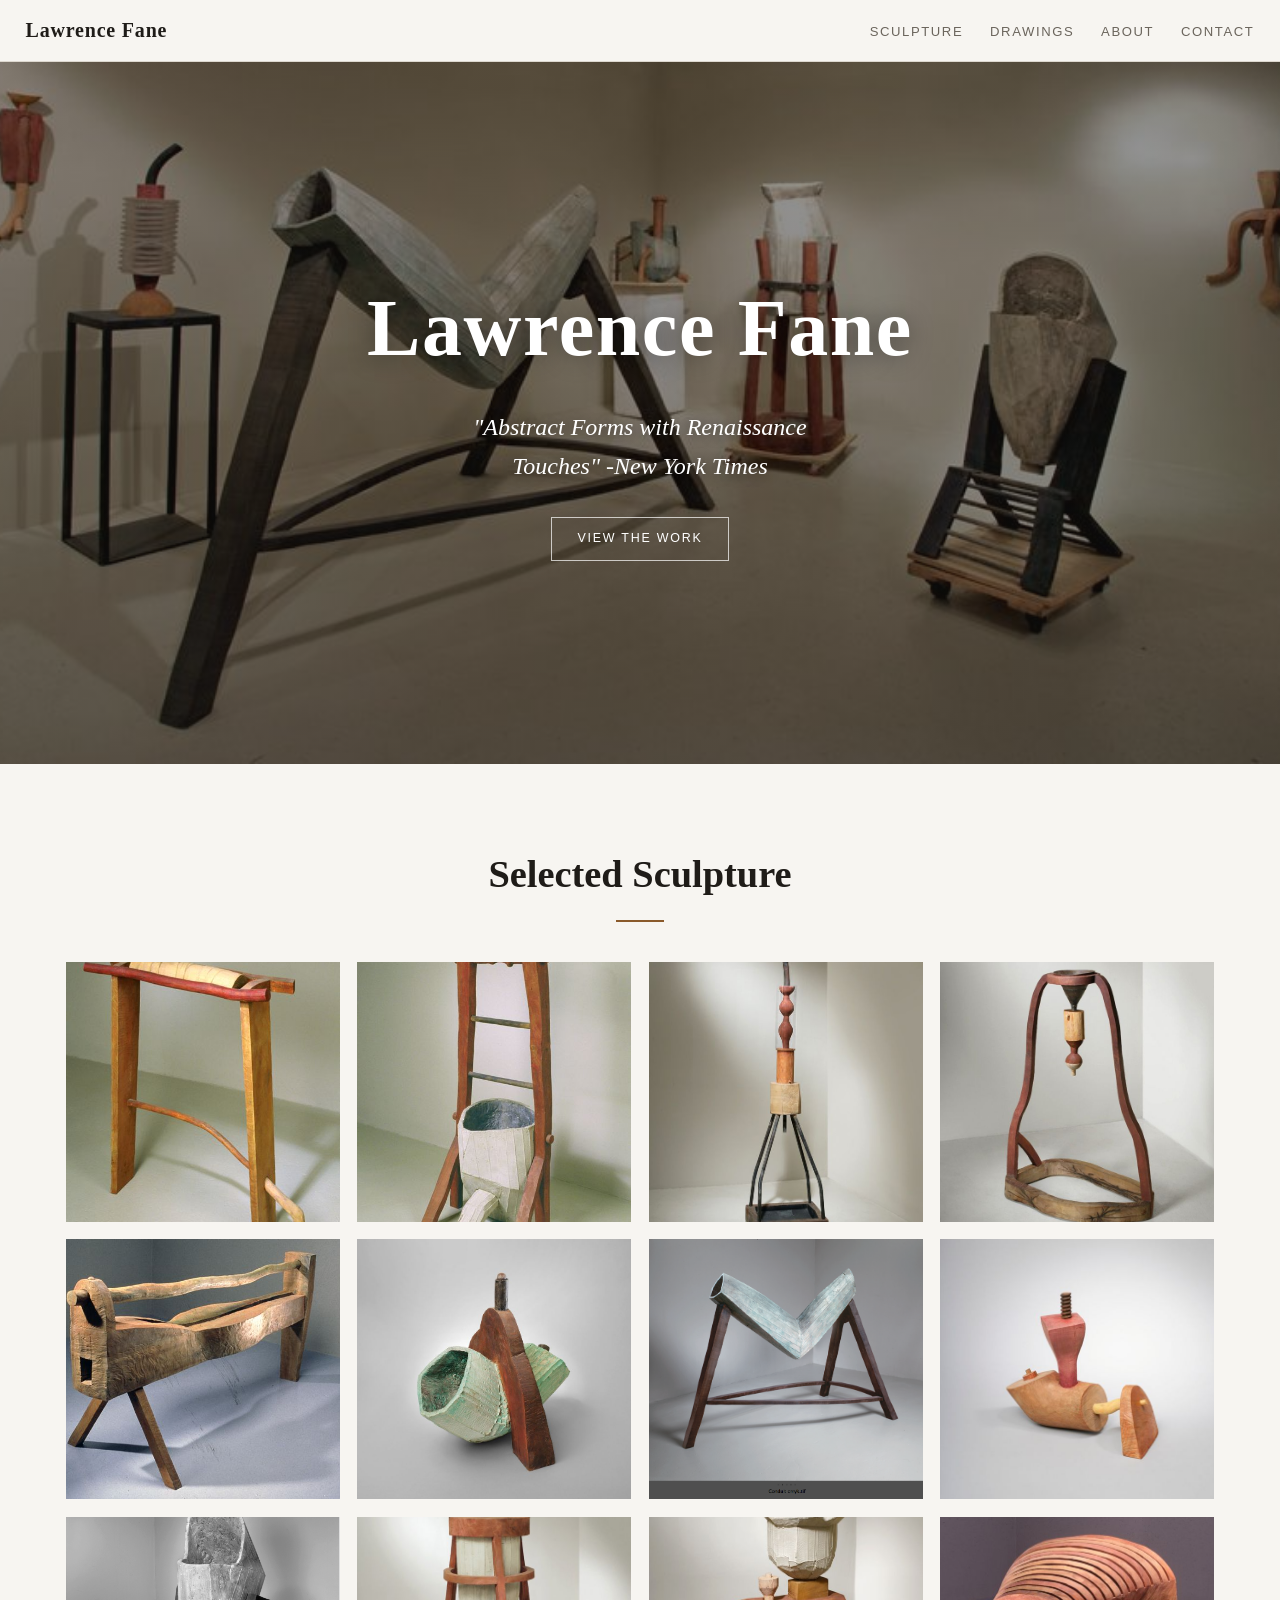
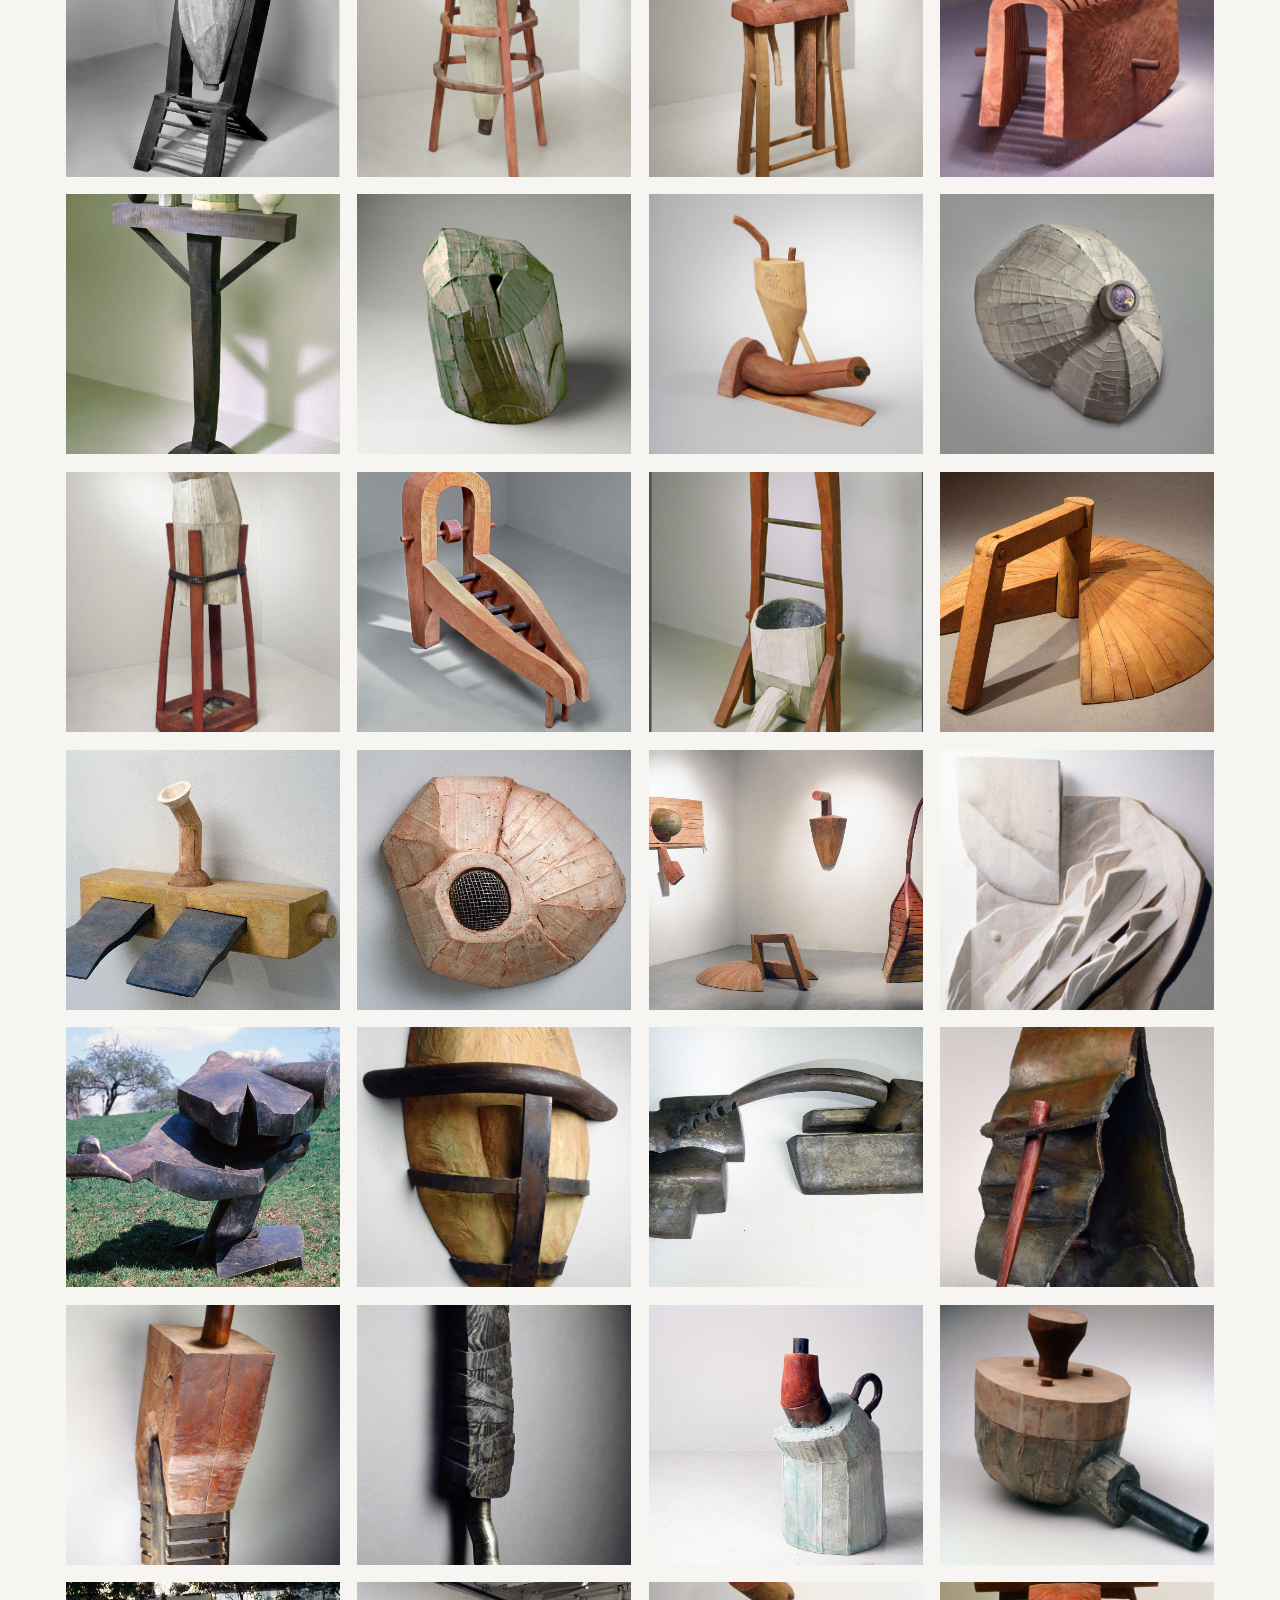
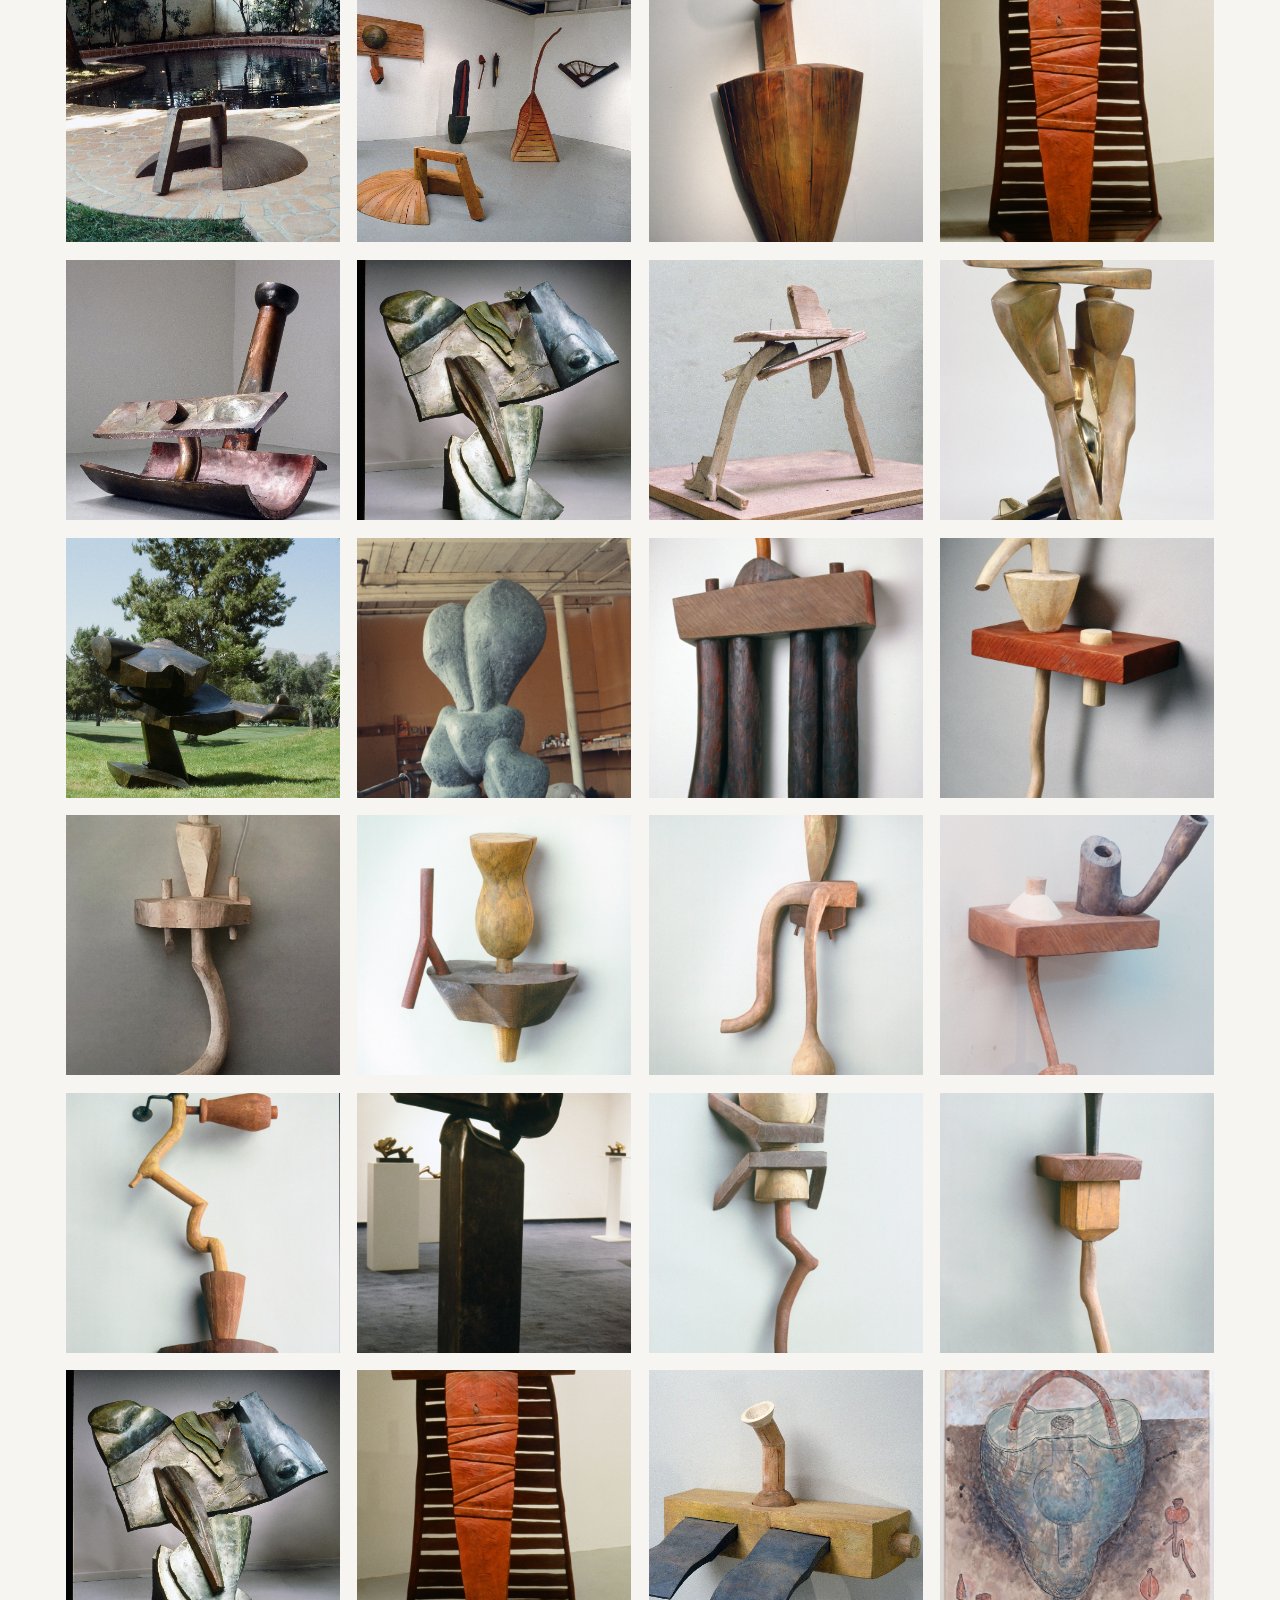
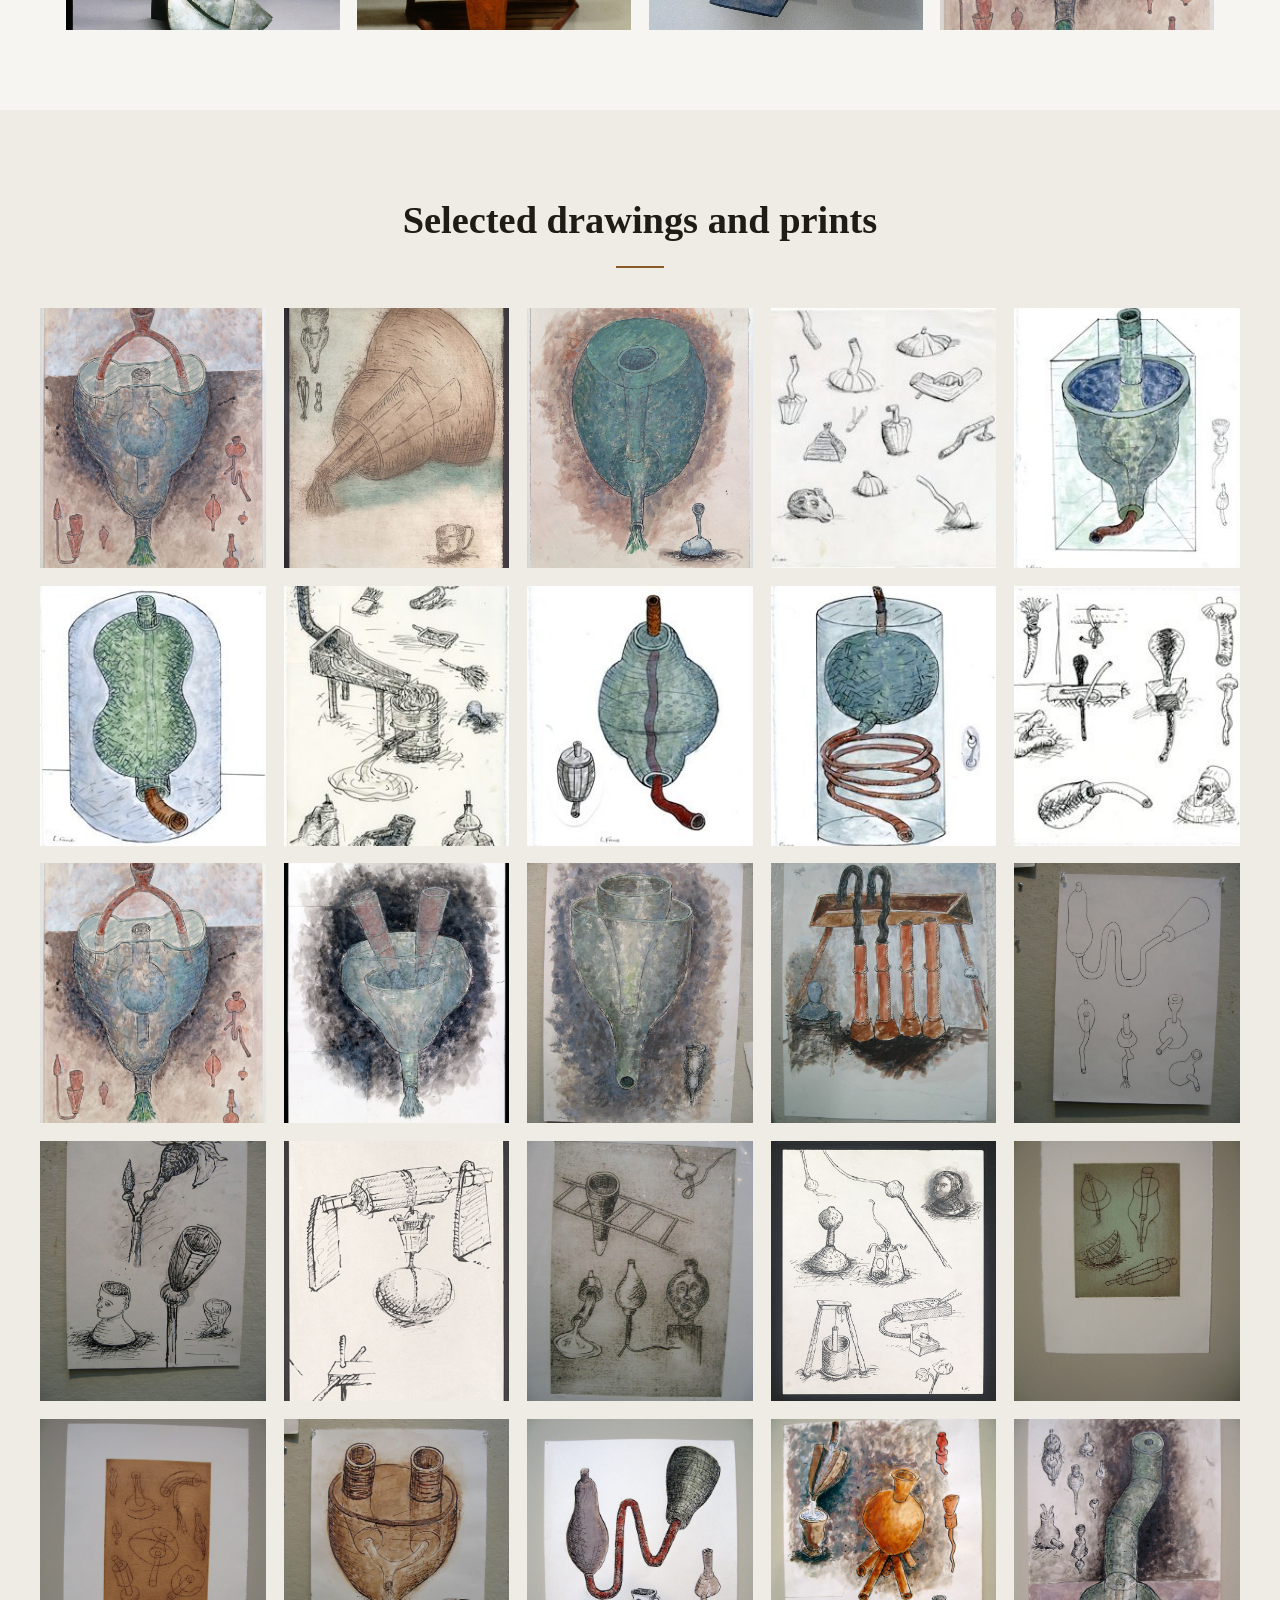
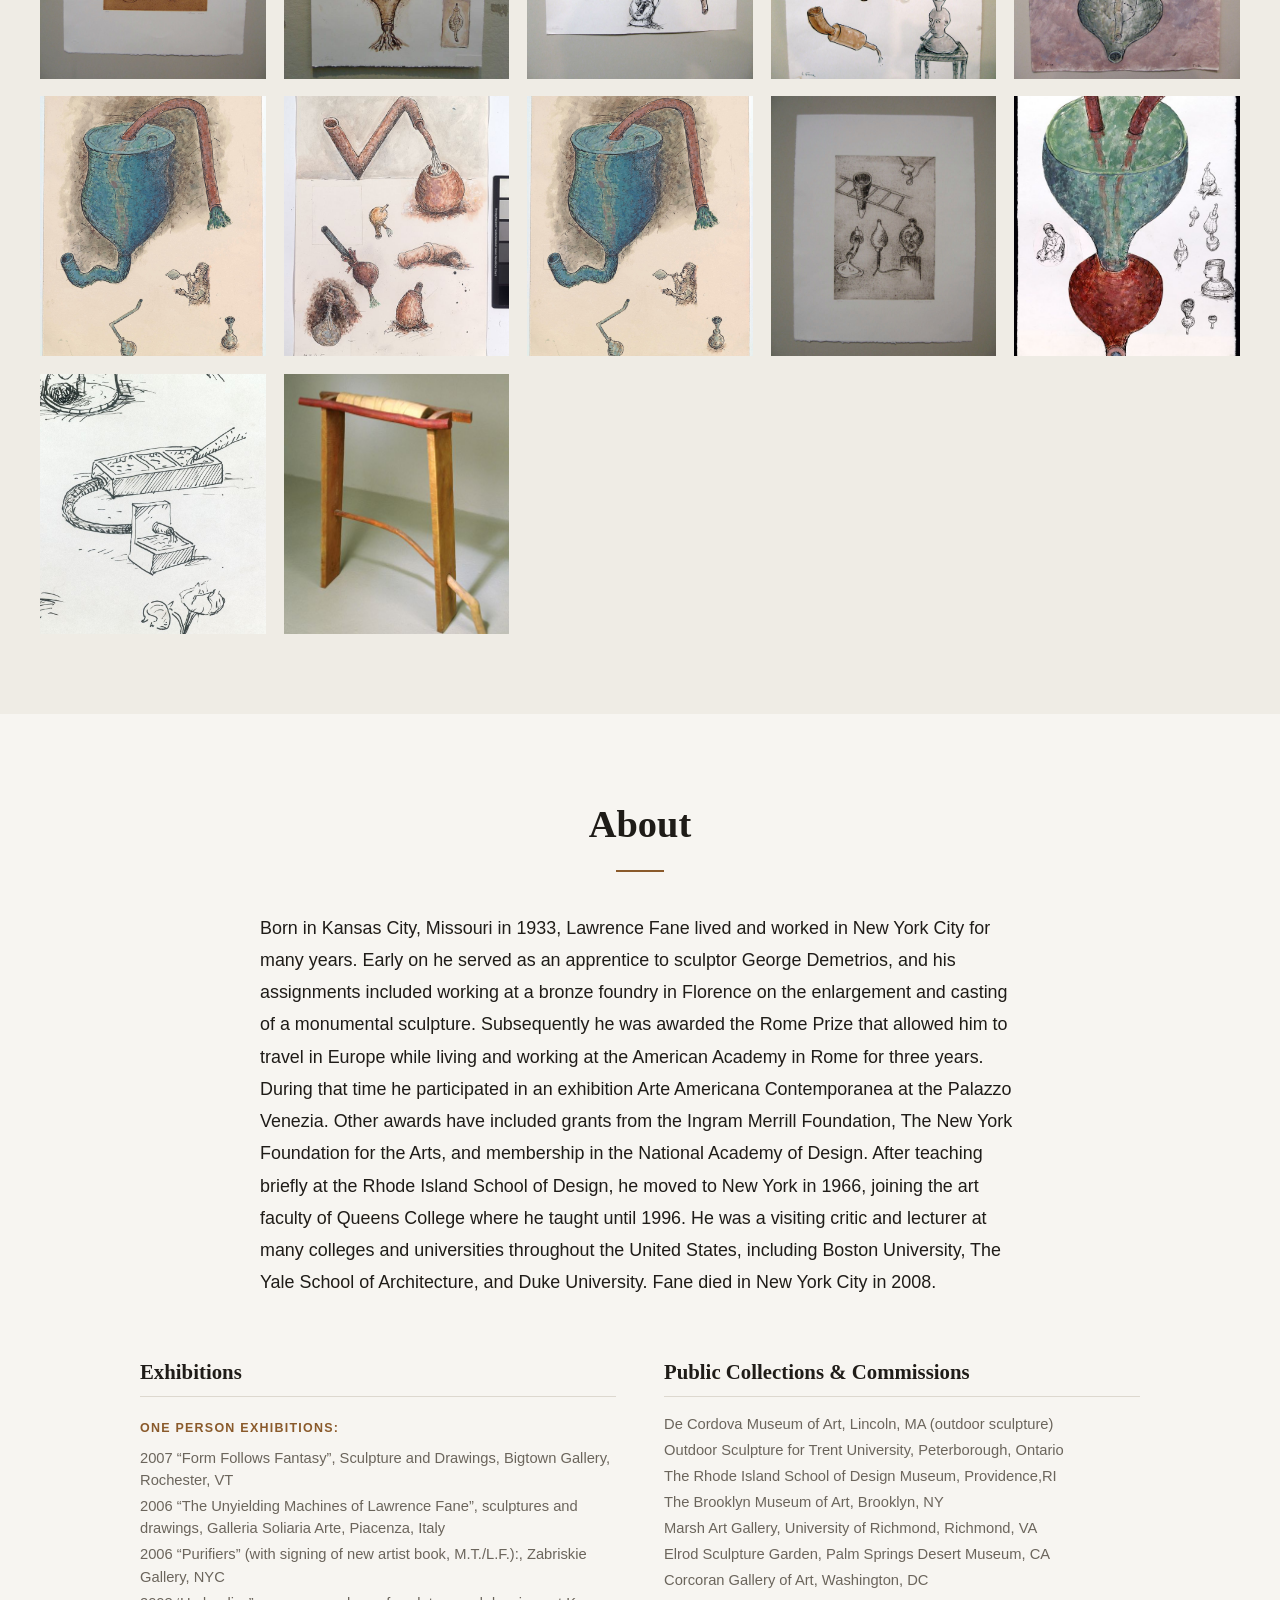
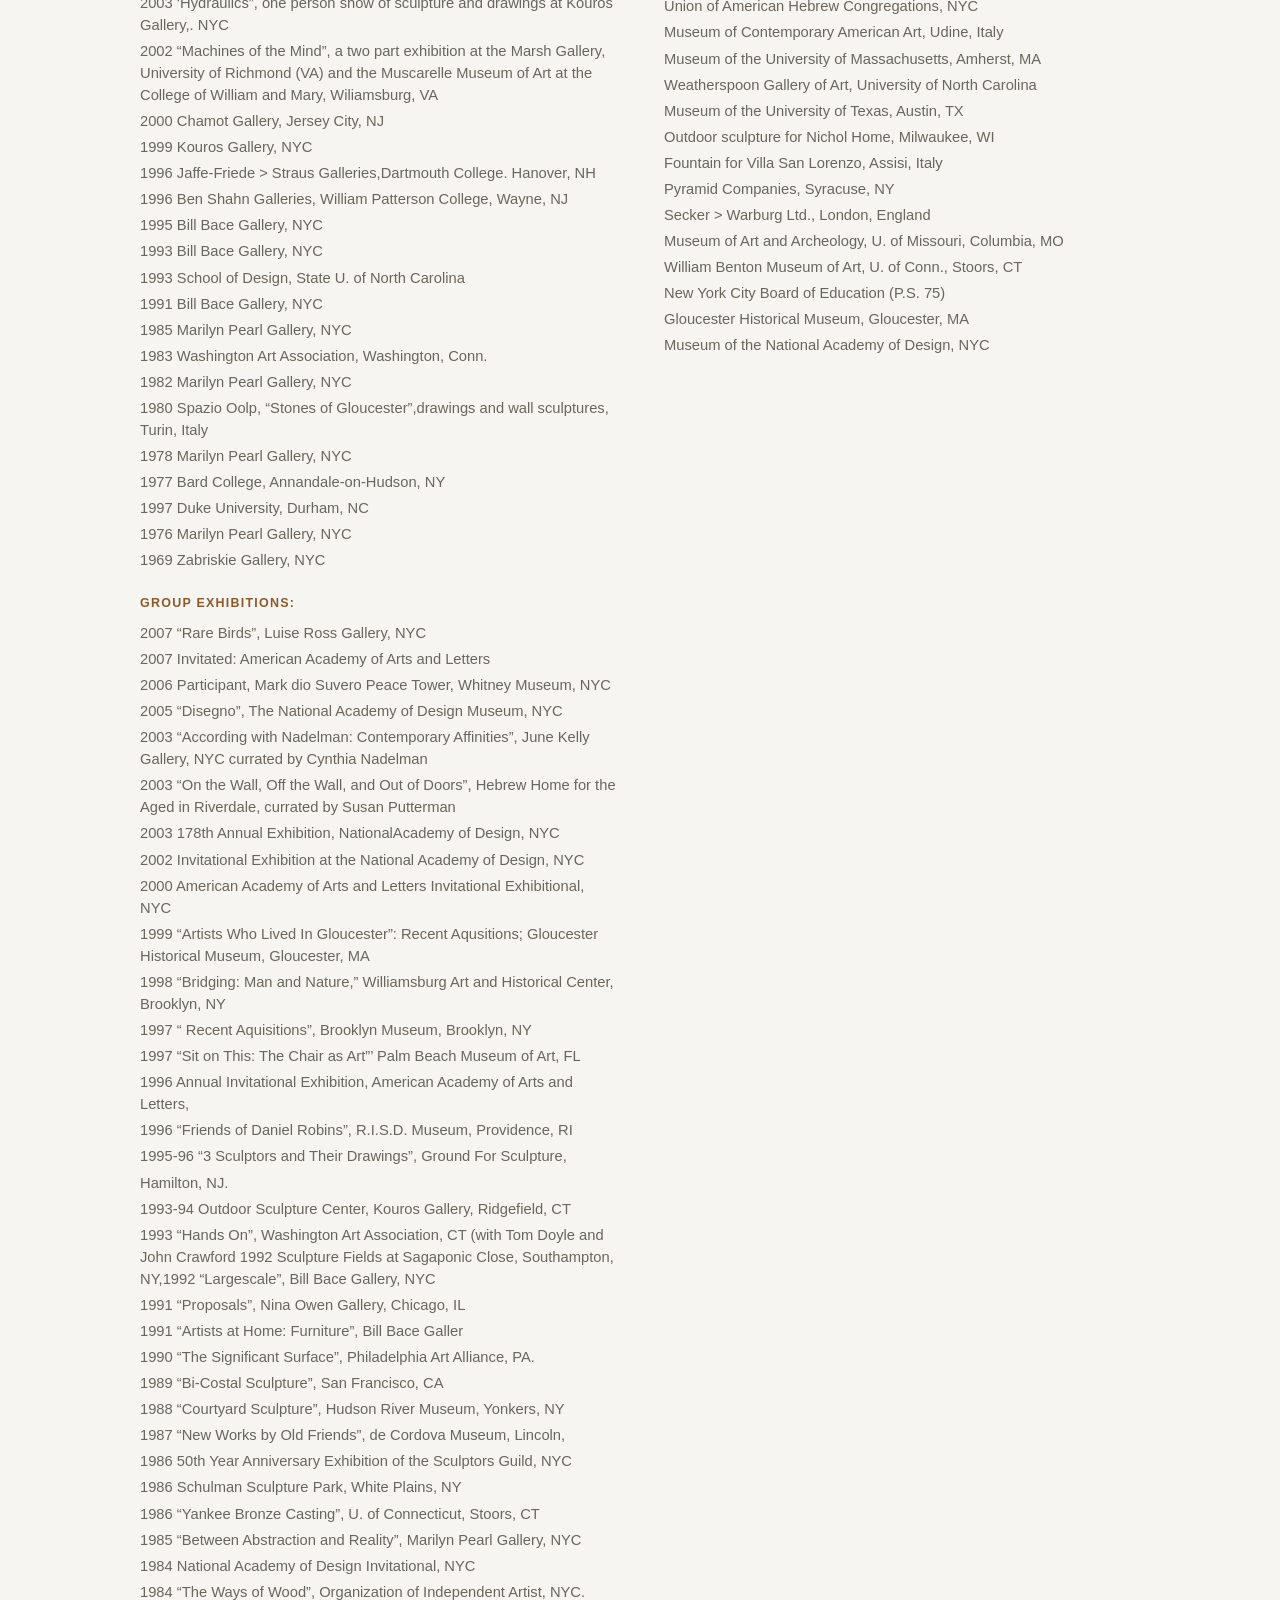
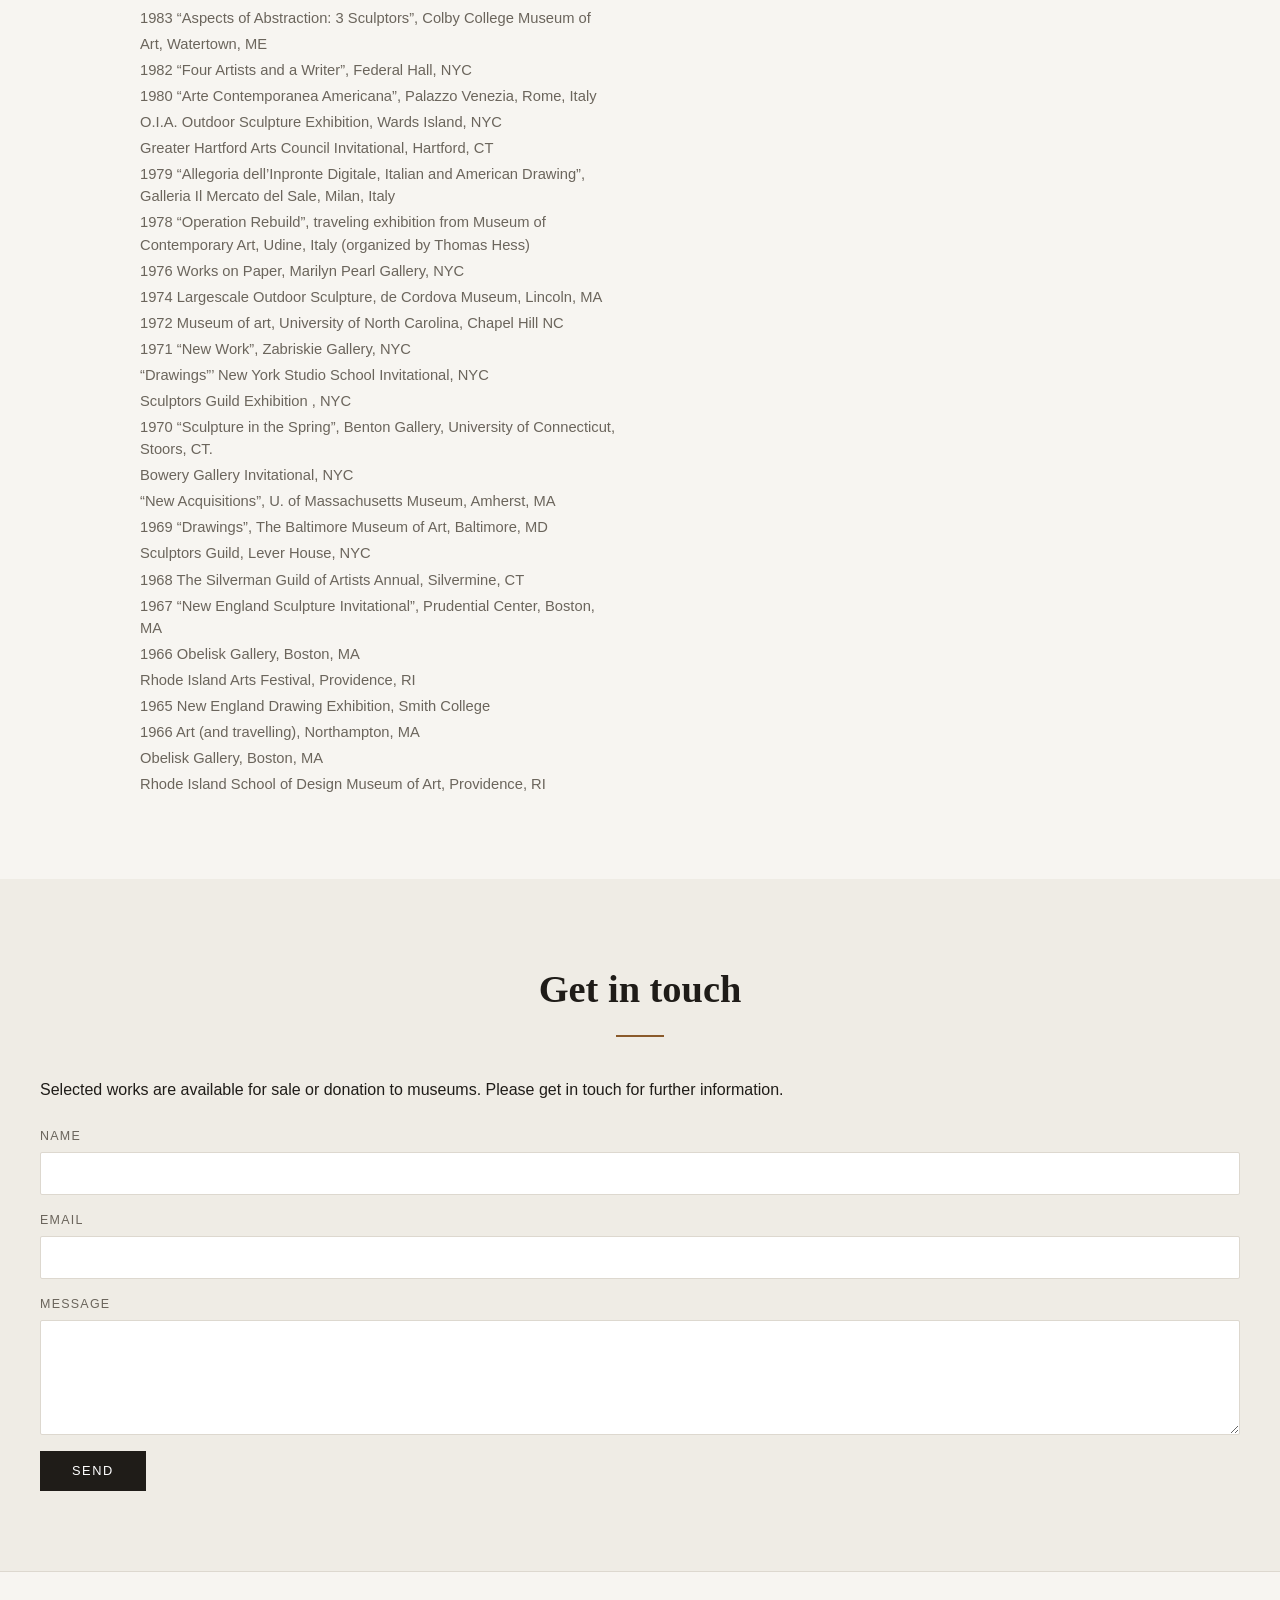
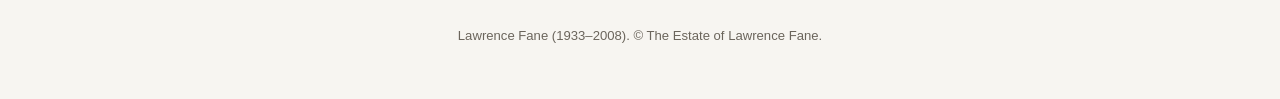
==== site/index.html @ 1447bd15 "Initial version of the Lawrence Fane website Single-page static site generated from scrape/content.j" ====
<!DOCTYPE html>
<html lang="en">
<head>
  <meta charset="utf-8">
  <meta name="viewport" content="width=device-width, initial-scale=1">
  <title>Lawrence Fane — Sculptor</title>
  <meta name="description" content="The sculpture and drawings of Lawrence Fane (1933–2008).">
  <link rel="stylesheet" href="styles.css">
</head>
<body>
  <header class="site-header">
    <a class="brand" href="#home">Lawrence Fane</a>
    <nav class="nav">
      <a href="#sculpture">Sculpture</a>
      <a href="#drawings">Drawings</a>
      <a href="#about">About</a>
      <a href="#contact">Contact</a>
    </nav>
  </header>

  <section id="home" class="hero" style="background-image:linear-gradient(rgba(20,18,15,.45),rgba(20,18,15,.55)),url(images/1617497759-556563-studio-show-room-ny-2005.jpg)">
    <div class="hero-inner">
      <h1>Lawrence Fane</h1>
      <p class="tagline">&quot;Abstract Forms with Renaissance Touches&quot; -New York Times</p>
      <a class="cta" href="#sculpture">View the work</a>
    </div>
  </section>

  <main>
    <section id="sculpture" class="section">
      <div class="section-head">
        <h2>Selected Sculpture</h2>
      </div>
      <div class="grid">
      <figure class="tile">
        <img src="images/1763928161-629934-table.jpg" alt="Table" loading="lazy" data-caption="Table">
        <figcaption>Table</figcaption>
      </figure>
      <figure class="tile">
        <img src="images/1763928160-883738-source.jpg" alt="Source" loading="lazy" data-caption="Source">
        <figcaption>Source</figcaption>
      </figure>
      <figure class="tile">
        <img src="images/1763928160-32055-vent-v1.jpg" alt="Vent" loading="lazy" data-caption="Vent">
        <figcaption>Vent</figcaption>
      </figure>
      <figure class="tile">
        <img src="images/1763928160-30028-separator-v1.jpg" alt="Separator" loading="lazy" data-caption="Separator">
        <figcaption>Separator</figcaption>
      </figure>
      <figure class="tile">
        <img src="images/1763928160-441461-taccolasdream.jpg" alt="Taccola&#x27;sDream" loading="lazy" data-caption="Taccola&#x27;sDream">
        <figcaption>Taccola&#x27;sDream</figcaption>
      </figure>
      <figure class="tile">
        <img src="images/1763928160-613163-taccolas-work-v1.jpg" alt="Taccola&#x27;s Work" loading="lazy" data-caption="Taccola&#x27;s Work">
        <figcaption>Taccola&#x27;s Work</figcaption>
      </figure>
      <figure class="tile">
        <img src="images/1763928160-895990-screen-shot-2011-09-23-at-12531-pm.png" alt="Sculpture by Lawrence Fane" loading="lazy">
        
      </figure>
      <figure class="tile">
        <img src="images/1763928160-430524-receiver-1-sml.jpg" alt="Receiver #" loading="lazy" data-caption="Receiver #">
        <figcaption>Receiver #</figcaption>
      </figure>
      <figure class="tile">
        <img src="images/1763928159-835185-screen-shot-2011-09-23-at-12918-pm.png" alt="Sculpture by Lawrence Fane" loading="lazy">
        
      </figure>
      <figure class="tile">
        <img src="images/1763928159-785163-regulator-v1.jpg" alt="Regulator" loading="lazy" data-caption="Regulator">
        <figcaption>Regulator</figcaption>
      </figure>
      <figure class="tile">
        <img src="images/1763928159-564957-collector-v1.jpg" alt="Collector" loading="lazy" data-caption="Collector">
        <figcaption>Collector</figcaption>
      </figure>
      <figure class="tile">
        <img src="images/1763928159-874010-mantel.jpg" alt="Mantel" loading="lazy" data-caption="Mantel">
        <figcaption>Mantel</figcaption>
      </figure>
      <figure class="tile">
        <img src="images/1763928159-189465-colmar.jpg" alt="Colmar" loading="lazy" data-caption="Colmar">
        <figcaption>Colmar</figcaption>
      </figure>
      <figure class="tile">
        <img src="images/1763928159-830282-mount.jpg" alt="Mount" loading="lazy" data-caption="Mount">
        <figcaption>Mount</figcaption>
      </figure>
      <figure class="tile">
        <img src="images/1763928159-213570-receiver-2-sml.jpg" alt="Receiver #" loading="lazy" data-caption="Receiver #">
        <figcaption>Receiver #</figcaption>
      </figure>
      <figure class="tile">
        <img src="images/1763928159-467506-mitre-lr-rgb.jpg" alt="Mitre" loading="lazy" data-caption="Mitre">
        <figcaption>Mitre</figcaption>
      </figure>
      <figure class="tile">
        <img src="images/1763928159-469644-reservoir-v1.jpg" alt="Reservoir" loading="lazy" data-caption="Reservoir">
        <figcaption>Reservoir</figcaption>
      </figure>
      <figure class="tile">
        <img src="images/1763928159-950622-roller.jpg" alt="Roller" loading="lazy" data-caption="Roller">
        <figcaption>Roller</figcaption>
      </figure>
      <figure class="tile">
        <img src="images/1763928159-880736-screen-shot-2011-09-23-at-12613-pm.png" alt="Sculpture by Lawrence Fane" loading="lazy">
        
      </figure>
      <figure class="tile">
        <img src="images/1763928158-630962-center1.jpg" alt="Center" loading="lazy" data-caption="Center">
        <figcaption>Center</figcaption>
      </figure>
      <figure class="tile">
        <img src="images/1617496766-277545-0048.jpg" alt="Sculpture by Lawrence Fane" loading="lazy">
        
      </figure>
      <figure class="tile">
        <img src="images/1617496760-497638-0047.jpg" alt="Sculpture by Lawrence Fane" loading="lazy">
        
      </figure>
      <figure class="tile">
        <img src="images/1617496759-25481-0046.jpg" alt="Sculpture by Lawrence Fane" loading="lazy">
        
      </figure>
      <figure class="tile">
        <img src="images/1617496747-462883-0045.jpg" alt="Sculpture by Lawrence Fane" loading="lazy">
        
      </figure>
      <figure class="tile">
        <img src="images/1617496746-257160-0036.jpg" alt="Sculpture by Lawrence Fane" loading="lazy">
        
      </figure>
      <figure class="tile">
        <img src="images/1617496744-702346-0044.jpg" alt="Sculpture by Lawrence Fane" loading="lazy">
        
      </figure>
      <figure class="tile">
        <img src="images/1617496743-558216-0037.jpg" alt="Sculpture by Lawrence Fane" loading="lazy">
        
      </figure>
      <figure class="tile">
        <img src="images/1617496737-217087-0029.jpg" alt="Sculpture by Lawrence Fane" loading="lazy">
        
      </figure>
      <figure class="tile">
        <img src="images/1617496731-237184-0026.jpg" alt="Sculpture by Lawrence Fane" loading="lazy">
        
      </figure>
      <figure class="tile">
        <img src="images/1650937598-84782.jpg" alt="Sculpture by Lawrence Fane" loading="lazy">
        
      </figure>
      <figure class="tile">
        <img src="images/1617496728-77476-0025.jpg" alt="Sculpture by Lawrence Fane" loading="lazy">
        
      </figure>
      <figure class="tile">
        <img src="images/1617496723-651487-0024.jpg" alt="Sculpture by Lawrence Fane" loading="lazy">
        
      </figure>
      <figure class="tile">
        <img src="images/1617496717-729849-0019.jpg" alt="Sculpture by Lawrence Fane" loading="lazy">
        
      </figure>
      <figure class="tile">
        <img src="images/1617496715-137676-0020.jpg" alt="Sculpture by Lawrence Fane" loading="lazy">
        
      </figure>
      <figure class="tile">
        <img src="images/1617496704-731357-0017.jpg" alt="Sculpture by Lawrence Fane" loading="lazy">
        
      </figure>
      <figure class="tile">
        <img src="images/1617496700-761127-0018.jpg" alt="Sculpture by Lawrence Fane" loading="lazy">
        
      </figure>
      <figure class="tile">
        <img src="images/1617496701-495549-0016.jpg" alt="Sculpture by Lawrence Fane" loading="lazy">
        
      </figure>
      <figure class="tile">
        <img src="images/1617496694-754758-0015.jpg" alt="Sculpture by Lawrence Fane" loading="lazy">
        
      </figure>
      <figure class="tile">
        <img src="images/1617496690-563690-0013.jpg" alt="Sculpture by Lawrence Fane" loading="lazy">
        
      </figure>
      <figure class="tile">
        <img src="images/1617496685-787708-0012.jpg" alt="Sculpture by Lawrence Fane" loading="lazy">
        
      </figure>
      <figure class="tile">
        <img src="images/1617496684-197100-0014.jpg" alt="Sculpture by Lawrence Fane" loading="lazy">
        
      </figure>
      <figure class="tile">
        <img src="images/1617496673-824814-0009.jpg" alt="Sculpture by Lawrence Fane" loading="lazy">
        
      </figure>
      <figure class="tile">
        <img src="images/1617496673-502485-0010.jpg" alt="Sculpture by Lawrence Fane" loading="lazy">
        
      </figure>
      <figure class="tile">
        <img src="images/1617496672-359603-0008.jpg" alt="Sculpture by Lawrence Fane" loading="lazy">
        
      </figure>
      <figure class="tile">
        <img src="images/1617579651-848575-purifier-13.jpg" alt="Purifier" loading="lazy" data-caption="Purifier">
        <figcaption>Purifier</figcaption>
      </figure>
      <figure class="tile">
        <img src="images/1617496665-624727-0006.jpg" alt="Sculpture by Lawrence Fane" loading="lazy">
        
      </figure>
      <figure class="tile">
        <img src="images/1617496664-937687-0005.jpg" alt="Sculpture by Lawrence Fane" loading="lazy">
        
      </figure>
      <figure class="tile">
        <img src="images/1617496662-808093-0007.jpg" alt="Sculpture by Lawrence Fane" loading="lazy">
        
      </figure>
      <figure class="tile">
        <img src="images/1617496652-822922-0004.jpg" alt="Sculpture by Lawrence Fane" loading="lazy">
        
      </figure>
      <figure class="tile">
        <img src="images/1617496654-746639-0003.jpg" alt="Sculpture by Lawrence Fane" loading="lazy">
        
      </figure>
      <figure class="tile">
        <img src="images/1617496652-391137-0001.jpg" alt="Sculpture by Lawrence Fane" loading="lazy">
        
      </figure>
      <figure class="tile">
        <img src="images/1617496652-200580-0002.jpg" alt="Sculpture by Lawrence Fane" loading="lazy">
        
      </figure>
      <figure class="tile">
        <img src="images/1617431534-419358-0015.jpeg" alt="Sculpture by Lawrence Fane" loading="lazy">
        
      </figure>
      <figure class="tile">
        <img src="images/1617431524-292486-0018.jpeg" alt="Sculpture by Lawrence Fane" loading="lazy">
        
      </figure>
      <figure class="tile">
        <img src="images/1617431501-220868-0048.jpeg" alt="Sculpture by Lawrence Fane" loading="lazy">
        
      </figure>
      <figure class="tile">
        <img src="images/1617497004-342850-twin-pipe-vessel.jpg" alt="Sculpture by Lawrence Fane" loading="lazy">
        
      </figure>
      </div>
    </section>

    <section id="drawings" class="section alt">
      <div class="section-head">
        <h2>Selected drawings and prints</h2>
      </div>
      <div class="grid">
      <figure class="tile">
        <img src="images/1617497004-342850-twin-pipe-vessel.jpg" alt="Twin pipe vessel" loading="lazy" data-caption="Twin pipe vessel">
        <figcaption>Twin pipe vessel</figcaption>
      </figure>
      <figure class="tile">
        <img src="images/1617497004-101614-big-drawing.jpg" alt="Big drawing" loading="lazy" data-caption="Big drawing">
        <figcaption>Big drawing</figcaption>
      </figure>
      <figure class="tile">
        <img src="images/1617497004-805594-green-vessel.jpg" alt="Green vessel" loading="lazy" data-caption="Green vessel">
        <figcaption>Green vessel</figcaption>
      </figure>
      <figure class="tile">
        <img src="images/1617496986-470993-drawing4.jpeg" alt="Drawing" loading="lazy" data-caption="Drawing">
        <figcaption>Drawing</figcaption>
      </figure>
      <figure class="tile">
        <img src="images/1617496987-791468-drawing8.jpeg" alt="Drawing" loading="lazy" data-caption="Drawing">
        <figcaption>Drawing</figcaption>
      </figure>
      <figure class="tile">
        <img src="images/1617496987-345144-drawing7.jpeg" alt="Drawing" loading="lazy" data-caption="Drawing">
        <figcaption>Drawing</figcaption>
      </figure>
      <figure class="tile">
        <img src="images/1617496986-7291-drawing2.jpeg" alt="Drawing" loading="lazy" data-caption="Drawing">
        <figcaption>Drawing</figcaption>
      </figure>
      <figure class="tile">
        <img src="images/1617496986-90896-drawing9.jpeg" alt="Drawing" loading="lazy" data-caption="Drawing">
        <figcaption>Drawing</figcaption>
      </figure>
      <figure class="tile">
        <img src="images/1617496986-637010-drawing6.jpeg" alt="Drawing" loading="lazy" data-caption="Drawing">
        <figcaption>Drawing</figcaption>
      </figure>
      <figure class="tile">
        <img src="images/1617496986-106741-drawing5.jpeg" alt="Drawing" loading="lazy" data-caption="Drawing">
        <figcaption>Drawing</figcaption>
      </figure>
      <figure class="tile">
        <img src="images/1617432535-243259-twin-pipe-vessel-green-liquid-lr.jpg" alt="Twin pipe vessel green liquid" loading="lazy" data-caption="Twin pipe vessel green liquid">
        <figcaption>Twin pipe vessel green liquid</figcaption>
      </figure>
      <figure class="tile">
        <img src="images/1617432534-751014-green-funnel-drawing-lr.jpg" alt="Green Funnel drawing" loading="lazy" data-caption="Green Funnel drawing">
        <figcaption>Green Funnel drawing</figcaption>
      </figure>
      <figure class="tile">
        <img src="images/1617432534-718384-img-0781.jpg" alt="Sculpture by Lawrence Fane" loading="lazy">
        
      </figure>
      <figure class="tile">
        <img src="images/1617432534-291505-img-0748.jpg" alt="Sculpture by Lawrence Fane" loading="lazy">
        
      </figure>
      <figure class="tile">
        <img src="images/1617432534-274188-img-0785.jpg" alt="Sculpture by Lawrence Fane" loading="lazy">
        
      </figure>
      <figure class="tile">
        <img src="images/1617432534-540071-img-0786.jpg" alt="Sculpture by Lawrence Fane" loading="lazy">
        
      </figure>
      <figure class="tile">
        <img src="images/1617432534-458597-roller-hoist-drawing-ovrvw-lr-1.jpg" alt="Roller Hoist Drawing lr" loading="lazy" data-caption="Roller Hoist Drawing lr">
        <figcaption>Roller Hoist Drawing lr</figcaption>
      </figure>
      <figure class="tile">
        <img src="images/1617432534-295152-img-0798.jpg" alt="Sculpture by Lawrence Fane" loading="lazy">
        
      </figure>
      <figure class="tile">
        <img src="images/1617432534-790431-larry-fane-mltpl-drwing-lr.jpg" alt="Larry Fane Mltpl Drwing" loading="lazy" data-caption="Larry Fane Mltpl Drwing">
        <figcaption>Larry Fane Mltpl Drwing</figcaption>
      </figure>
      <figure class="tile">
        <img src="images/1617432533-371098-img-0624.jpg" alt="Sculpture by Lawrence Fane" loading="lazy">
        
      </figure>
      <figure class="tile">
        <img src="images/1617432533-183566-img-0629.jpg" alt="Sculpture by Lawrence Fane" loading="lazy">
        
      </figure>
      <figure class="tile">
        <img src="images/1617432533-145600-img-0779.jpg" alt="Sculpture by Lawrence Fane" loading="lazy">
        
      </figure>
      <figure class="tile">
        <img src="images/1617432532-617784-img-0379.jpg" alt="Sculpture by Lawrence Fane" loading="lazy">
        
      </figure>
      <figure class="tile">
        <img src="images/1617432532-507861-img-0378.jpg" alt="Sculpture by Lawrence Fane" loading="lazy">
        
      </figure>
      <figure class="tile">
        <img src="images/1617432532-487041-img-0385.jpg" alt="Sculpture by Lawrence Fane" loading="lazy">
        
      </figure>
      <figure class="tile">
        <img src="images/1617432532-105039-blue-vessel-blower.jpg" alt="Blue Vessel Blower" loading="lazy" data-caption="Blue Vessel Blower">
        <figcaption>Blue Vessel Blower</figcaption>
      </figure>
      <figure class="tile">
        <img src="images/1617432532-255477-fane-drawing-v1.jpg" alt="Fane drawing" loading="lazy" data-caption="Fane drawing">
        <figcaption>Fane drawing</figcaption>
      </figure>
      <figure class="tile">
        <img src="images/1617432532-928781-blue-vessel-blower1.jpg" alt="Blue Vessel Blower(1)" loading="lazy" data-caption="Blue Vessel Blower(1)">
        <figcaption>Blue Vessel Blower(1)</figcaption>
      </figure>
      <figure class="tile">
        <img src="images/1617432533-398916-img-0617.jpg" alt="Sculpture by Lawrence Fane" loading="lazy">
        
      </figure>
      <figure class="tile">
        <img src="images/1617432531-172979-green-brown-drains-lr.jpg" alt="Green _ Brown Drains" loading="lazy" data-caption="Green _ Brown Drains">
        <figcaption>Green _ Brown Drains</figcaption>
      </figure>
      <figure class="tile">
        <img src="images/1617432532-495851-drain-hose-cu-lr.jpg" alt="Drain Hose" loading="lazy" data-caption="Drain Hose">
        <figcaption>Drain Hose</figcaption>
      </figure>
      <figure class="tile">
        <img src="images/1763928161-629934-table.jpg" alt="Sculpture by Lawrence Fane" loading="lazy">
        
      </figure>
      </div>
    </section>

    <section id="about" class="section">
      <div class="section-head">
        <h2>About</h2>
      </div>
      <div class="prose">
        <p class="bio">Born in Kansas City, Missouri in 1933, Lawrence Fane lived and worked in New York City for many years. Early on he served as an apprentice to sculptor George Demetrios, and his assignments included working at a bronze foundry in Florence on the enlargement and casting of a monumental sculpture. Subsequently he was awarded the Rome Prize that allowed him to travel in Europe while living and working at the American Academy in Rome for three years. During that time he participated in an exhibition Arte Americana Contemporanea at the Palazzo Venezia. Other awards have included grants from the Ingram Merrill Foundation, The New York Foundation for the Arts, and membership in the National Academy of Design. After teaching briefly at the Rhode Island School of Design, he moved to New York in 1966, joining the art faculty of Queens College where he taught until 1996. He was a visiting critic and lecturer at many colleges and universities throughout the United States, including Boston University, The Yale School of Architecture, and Duke University. Fane died in New York City in 2008.</p>
      </div>
      <div class="columns">
        <div class="col">
          <h3 class="col-title">Exhibitions</h3>
      <h3 class="subhead">One Person Exhibitions:</h3>
      <p class="entry">2007    “Form Follows Fantasy”, Sculpture and Drawings, Bigtown Gallery, Rochester, VT</p>
      <p class="entry">2006    “The Unyielding Machines of Lawrence Fane”, sculptures and drawings, Galleria Soliaria Arte, Piacenza, Italy</p>
      <p class="entry">2006     “Purifiers” (with signing of new artist book, M.T./L.F.):, Zabriskie Gallery, NYC</p>
      <p class="entry">2003    ‘Hydraulics”, one person show of sculpture and drawings at  Kouros                              Gallery,. NYC</p>
      <p class="entry">2002    “Machines of the Mind”, a two part exhibition at the Marsh Gallery, University of Richmond (VA) and the Muscarelle Museum of Art at the College of William and Mary, Wiliamsburg, VA</p>
      <p class="entry">2000    Chamot Gallery, Jersey City, NJ</p>
      <p class="entry">1999    Kouros Gallery, NYC</p>
      <p class="entry">1996    Jaffe-Friede &gt; Straus Galleries,Dartmouth College. Hanover, NH</p>
      <p class="entry">1996    Ben Shahn Galleries, William Patterson College, Wayne, NJ</p>
      <p class="entry">1995    Bill Bace Gallery, NYC</p>
      <p class="entry">1993    Bill Bace Gallery, NYC</p>
      <p class="entry">1993    School of Design, State U. of North Carolina</p>
      <p class="entry">1991    Bill Bace Gallery, NYC</p>
      <p class="entry">1985    Marilyn Pearl Gallery, NYC</p>
      <p class="entry">1983    Washington Art Association, Washington, Conn.</p>
      <p class="entry">1982    Marilyn Pearl Gallery, NYC</p>
      <p class="entry">1980    Spazio Oolp, “Stones of Gloucester”,drawings and wall sculptures, Turin, Italy</p>
      <p class="entry">1978    Marilyn Pearl Gallery, NYC</p>
      <p class="entry">1977    Bard College, Annandale-on-Hudson, NY</p>
      <p class="entry">1997    Duke University, Durham, NC</p>
      <p class="entry">1976    Marilyn Pearl Gallery, NYC</p>
      <p class="entry">1969    Zabriskie Gallery, NYC</p>
      <h3 class="subhead">Group Exhibitions:</h3>
      <p class="entry">2007    “Rare Birds”, Luise Ross Gallery, NYC</p>
      <p class="entry">2007    Invitated: American Academy of Arts and Letters</p>
      <p class="entry">2006    Participant, Mark dio Suvero Peace Tower, Whitney Museum, NYC</p>
      <p class="entry">2005    “Disegno”, The National Academy of Design Museum, NYC</p>
      <p class="entry">2003    “According with Nadelman: Contemporary Affinities”, June Kelly Gallery, NYC currated by Cynthia Nadelman</p>
      <p class="entry">2003    “On the Wall, Off the Wall, and Out of Doors”, Hebrew Home for the Aged in Riverdale, currated by Susan Putterman</p>
      <p class="entry">2003    178th Annual Exhibition, NationalAcademy of Design, NYC</p>
      <p class="entry">2002    Invitational Exhibition at the National Academy of Design, NYC</p>
      <p class="entry">2000    American Academy of Arts and Letters Invitational Exhibitional, NYC</p>
      <p class="entry">1999    “Artists Who Lived In Gloucester”: Recent Aqusitions; Gloucester Historical Museum, Gloucester, MA</p>
      <p class="entry">1998    “Bridging: Man and Nature,”  Williamsburg Art and Historical Center, Brooklyn, NY</p>
      <p class="entry">1997    “ Recent  Aquisitions”, Brooklyn Museum, Brooklyn, NY</p>
      <p class="entry">1997    “Sit on This: The Chair as Art”’ Palm Beach Museum of Art, FL</p>
      <p class="entry">1996    Annual Invitational Exhibition, American Academy of Arts and Letters,</p>
      <p class="entry">1996                          “Friends of Daniel Robins”, R.I.S.D. Museum, Providence, RI</p>
      <p class="entry">1995-96    “3 Sculptors and Their  Drawings”, Ground For Sculpture,</p>
      <p class="entry">Hamilton, NJ.</p>
      <p class="entry">1993-94    Outdoor Sculpture Center, Kouros Gallery, Ridgefield, CT</p>
      <p class="entry">1993    “Hands On”, Washington Art Association, CT (with Tom Doyle and         John Crawford 1992    Sculpture Fields at Sagaponic Close, Southampton, NY,1992    “Largescale”, Bill Bace Gallery, NYC</p>
      <p class="entry">1991    “Proposals”, Nina Owen Gallery, Chicago, IL</p>
      <p class="entry">1991    “Artists at Home: Furniture”, Bill Bace Galler</p>
      <p class="entry">1990    “The Significant Surface”, Philadelphia Art Alliance, PA.</p>
      <p class="entry">1989    “Bi-Costal Sculpture”, San Francisco, CA</p>
      <p class="entry">1988    “Courtyard Sculpture”, Hudson River Museum, Yonkers, NY</p>
      <p class="entry">1987    “New Works by Old Friends”, de Cordova Museum, Lincoln,</p>
      <p class="entry">1986                          50th Year Anniversary Exhibition of the Sculptors Guild, NYC</p>
      <p class="entry">1986    Schulman Sculpture Park, White Plains, NY</p>
      <p class="entry">1986    “Yankee Bronze Casting”, U. of Connecticut, Stoors, CT</p>
      <p class="entry">1985    “Between Abstraction  and Reality”, Marilyn Pearl Gallery, NYC</p>
      <p class="entry">1984                          National Academy of Design Invitational, NYC</p>
      <p class="entry">1984    “The Ways of Wood”, Organization of Independent Artist, NYC.</p>
      <p class="entry">1983    “Aspects of Abstraction: 3 Sculptors”, Colby College Museum of</p>
      <p class="entry">Art, Watertown, ME</p>
      <p class="entry">1982    “Four Artists and a Writer”, Federal Hall, NYC</p>
      <p class="entry">1980    “Arte Contemporanea Americana”, Palazzo Venezia, Rome, Italy</p>
      <p class="entry">O.I.A. Outdoor Sculpture Exhibition, Wards Island, NYC</p>
      <p class="entry">Greater Hartford Arts Council  Invitational, Hartford, CT</p>
      <p class="entry">1979    “Allegoria dell’Inpronte Digitale, Italian and American Drawing”, Galleria Il Mercato del Sale, Milan, Italy</p>
      <p class="entry">1978    “Operation Rebuild”, traveling exhibition from Museum of Contemporary Art, Udine, Italy (organized by Thomas Hess)</p>
      <p class="entry">1976    Works on Paper, Marilyn Pearl Gallery, NYC</p>
      <p class="entry">1974    Largescale Outdoor Sculpture, de Cordova Museum, Lincoln, MA</p>
      <p class="entry">1972    Museum of art, University of North Carolina, Chapel Hill NC</p>
      <p class="entry">1971    “New Work”, Zabriskie Gallery, NYC</p>
      <p class="entry">“Drawings”’ New York Studio School Invitational, NYC</p>
      <p class="entry">Sculptors Guild Exhibition , NYC</p>
      <p class="entry">1970    “Sculpture in the Spring”, Benton Gallery, University of Connecticut, Stoors, CT.</p>
      <p class="entry">Bowery Gallery Invitational, NYC</p>
      <p class="entry">“New Acquisitions”, U. of Massachusetts Museum, Amherst, MA</p>
      <p class="entry">1969    “Drawings”, The Baltimore Museum of Art, Baltimore, MD</p>
      <p class="entry">Sculptors Guild, Lever House, NYC</p>
      <p class="entry">1968    The Silverman Guild of Artists Annual, Silvermine, CT</p>
      <p class="entry">1967    “New England Sculpture Invitational”, Prudential Center, Boston, MA</p>
      <p class="entry">1966    Obelisk Gallery, Boston, MA</p>
      <p class="entry">Rhode Island Arts Festival, Providence, RI</p>
      <p class="entry">1965    New England Drawing Exhibition, Smith College</p>
      <p class="entry">1966                          Art  (and travelling), Northampton, MA</p>
      <p class="entry">Obelisk Gallery, Boston, MA</p>
      <p class="entry">Rhode Island School of Design Museum of Art, Providence, RI</p>
        </div>
        <div class="col">
          <h3 class="col-title">Public Collections &amp; Commissions</h3>
      <p class="entry">De Cordova Museum of Art, Lincoln, MA (outdoor sculpture)</p>
      <p class="entry">Outdoor Sculpture for Trent University, Peterborough, Ontario</p>
      <p class="entry">The Rhode Island School of Design Museum, Providence,RI</p>
      <p class="entry">The Brooklyn Museum of Art, Brooklyn, NY</p>
      <p class="entry">Marsh Art Gallery, University of Richmond, Richmond, VA</p>
      <p class="entry">Elrod Sculpture Garden, Palm Springs Desert Museum, CA</p>
      <p class="entry">Corcoran Gallery of Art, Washington, DC</p>
      <p class="entry">Union of American Hebrew Congregations, NYC</p>
      <p class="entry">Museum of Contemporary American Art, Udine, Italy</p>
      <p class="entry">Museum of the University of Massachusetts, Amherst, MA</p>
      <p class="entry">Weatherspoon Gallery of Art, University of North Carolina</p>
      <p class="entry">Museum of the University of Texas, Austin, TX</p>
      <p class="entry">Outdoor sculpture for Nichol Home, Milwaukee, WI</p>
      <p class="entry">Fountain for Villa San Lorenzo, Assisi, Italy</p>
      <p class="entry">Pyramid Companies, Syracuse, NY</p>
      <p class="entry">Secker &gt; Warburg Ltd., London, England</p>
      <p class="entry">Museum of Art and Archeology, U. of Missouri, Columbia,  MO</p>
      <p class="entry">William Benton Museum of Art, U. of Conn., Stoors, CT</p>
      <p class="entry">New York City Board of Education (P.S. 75)</p>
      <p class="entry">Gloucester Historical Museum, Gloucester, MA</p>
      <p class="entry">Museum of the National Academy of Design, NYC</p>
        </div>
      </div>
    </section>

    <section id="contact" class="section alt">
      <div class="section-head">
        <h2>Get in touch</h2>
      </div>
      <div class="prose contact">
        <p>Selected works are available for sale or donation to museums. Please get in touch for further information.</p>
        <!-- This is a static site. To make the form deliver mail, replace the
             action below with a form endpoint (e.g. Formspree) or wire up the
             mailto fallback by editing the email in app.js. -->
        <form class="contact-form" id="contact-form" action="#" method="post">
          <label>Name <input type="text" name="name" required></label>
          <label>Email <input type="email" name="email" required></label>
          <label>Message <textarea name="message" rows="5" required></textarea></label>
          <button type="submit">Send</button>
        </form>
      </div>
    </section>
  </main>

  <footer class="site-footer">
    <p>Lawrence Fane (1933–2008). &copy; The Estate of Lawrence Fane.</p>
  </footer>

  <!-- Lightbox -->
  <div class="lightbox" id="lightbox" hidden>
    <button class="lb-close" aria-label="Close">&times;</button>
    <button class="lb-prev" aria-label="Previous">&#8249;</button>
    <img class="lb-img" id="lb-img" alt="">
    <button class="lb-next" aria-label="Next">&#8250;</button>
    <div class="lb-caption" id="lb-caption"></div>
  </div>

  <script src="app.js"></script>
</body>
</html>
---- site/styles.css ----
:root{
  --bg:#f7f5f1;
  --bg-alt:#efece5;
  --ink:#1f1c18;
  --muted:#6b655c;
  --accent:#8a5a2b;
  --line:#ddd8cf;
  --serif:"Iowan Old Style","Palatino Linotype",Palatino,Georgia,"Times New Roman",serif;
  --sans:-apple-system,BlinkMacSystemFont,"Segoe UI",Roboto,Helvetica,Arial,sans-serif;
}
*{box-sizing:border-box}
html{scroll-behavior:smooth}
body{
  margin:0;background:var(--bg);color:var(--ink);
  font-family:var(--sans);line-height:1.6;
  -webkit-font-smoothing:antialiased;
}
img{display:block;max-width:100%}

/* Header */
.site-header{
  position:sticky;top:0;z-index:50;
  display:flex;align-items:center;justify-content:space-between;
  padding:.9rem 1.6rem;
  background:rgba(247,245,241,.92);backdrop-filter:blur(8px);
  border-bottom:1px solid var(--line);
}
.brand{
  font-family:var(--serif);font-size:1.25rem;letter-spacing:.04em;
  color:var(--ink);text-decoration:none;font-weight:600;
}
.nav a{
  color:var(--muted);text-decoration:none;margin-left:1.4rem;
  font-size:.82rem;text-transform:uppercase;letter-spacing:.12em;
  transition:color .2s;
}
.nav a:hover{color:var(--accent)}

/* Hero */
.hero{
  min-height:78vh;display:flex;align-items:center;justify-content:center;
  text-align:center;color:#fff;background-size:cover;background-position:center;
  padding:4rem 1.5rem;
}
.hero-inner{max-width:760px}
.hero h1{
  font-family:var(--serif);font-weight:600;
  font-size:clamp(2.6rem,7vw,5rem);margin:0;letter-spacing:.02em;
  text-shadow:0 2px 24px rgba(0,0,0,.4);
}
.tagline{
  font-family:var(--serif);font-style:italic;
  font-size:clamp(1.05rem,2.4vw,1.5rem);margin:1rem auto 2rem;
  max-width:34ch;text-shadow:0 1px 12px rgba(0,0,0,.5);
}
.cta{
  display:inline-block;color:#fff;text-decoration:none;
  border:1px solid rgba(255,255,255,.7);padding:.7rem 1.6rem;
  text-transform:uppercase;letter-spacing:.14em;font-size:.78rem;
  transition:background .2s,color .2s;
}
.cta:hover{background:#fff;color:var(--ink)}

/* Sections */
.section{padding:5rem 1.6rem;max-width:1200px;margin:0 auto}
.section.alt{background:var(--bg-alt);max-width:none}
.section.alt > *{max-width:1200px;margin-left:auto;margin-right:auto}
.section-head{margin-bottom:2.5rem;text-align:center}
.section-head h2{
  font-family:var(--serif);font-weight:600;
  font-size:clamp(1.7rem,4vw,2.4rem);margin:0;
}
.section-head h2::after{
  content:"";display:block;width:48px;height:2px;background:var(--accent);
  margin:.9rem auto 0;
}

/* Galleries */
.grid{
  display:grid;gap:1.1rem;
  grid-template-columns:repeat(auto-fill,minmax(220px,1fr));
}
.tile{margin:0;cursor:zoom-in;overflow:hidden;background:#e7e2d9;position:relative}
.tile img{
  width:100%;height:260px;object-fit:cover;
  transition:transform .5s ease,filter .3s;
}
.tile:hover img{transform:scale(1.05);filter:brightness(1.04)}
.tile figcaption{
  position:absolute;left:0;right:0;bottom:0;
  font-family:var(--serif);font-style:italic;font-size:.9rem;
  color:#fff;padding:1.4rem .8rem .6rem;
  background:linear-gradient(transparent,rgba(0,0,0,.65));
  opacity:0;transform:translateY(6px);transition:opacity .3s,transform .3s;
}
.tile:hover figcaption{opacity:1;transform:none}

/* Prose */
.prose{max-width:760px;margin:0 auto}
.bio{font-size:1.12rem;line-height:1.8}
.columns{
  display:grid;gap:3rem;grid-template-columns:1fr 1fr;
  max-width:1000px;margin:3.5rem auto 0;
}
.col-title{
  font-family:var(--serif);font-size:1.3rem;margin:0 0 1rem;
  padding-bottom:.5rem;border-bottom:1px solid var(--line);
}
.subhead{
  font-family:var(--sans);text-transform:uppercase;letter-spacing:.1em;
  font-size:.78rem;color:var(--accent);margin:1.4rem 0 .5rem;
}
.entry{margin:.25rem 0;font-size:.92rem;color:var(--muted);line-height:1.5}

/* Contact */
.contact-form{display:flex;flex-direction:column;gap:1rem;margin-top:1.5rem}
.contact-form label{
  display:flex;flex-direction:column;gap:.35rem;
  font-size:.78rem;text-transform:uppercase;letter-spacing:.1em;color:var(--muted);
}
.contact-form input,.contact-form textarea{
  font-family:inherit;font-size:1rem;padding:.7rem .8rem;
  border:1px solid var(--line);background:#fff;border-radius:2px;
}
.contact-form input:focus,.contact-form textarea:focus{
  outline:none;border-color:var(--accent);
}
.contact-form button{
  align-self:flex-start;cursor:pointer;
  background:var(--ink);color:#fff;border:0;
  padding:.8rem 2rem;text-transform:uppercase;letter-spacing:.12em;
  font-size:.8rem;transition:background .2s;
}
.contact-form button:hover{background:var(--accent)}

/* Footer */
.site-footer{
  text-align:center;padding:2.5rem 1.6rem;color:var(--muted);
  font-size:.82rem;border-top:1px solid var(--line);
}

/* Lightbox */
.lightbox{
  position:fixed;inset:0;z-index:100;
  display:flex;align-items:center;justify-content:center;
  background:rgba(15,13,11,.94);
}
.lightbox[hidden]{display:none}
.lb-img{
  max-width:88vw;max-height:82vh;object-fit:contain;
  box-shadow:0 10px 60px rgba(0,0,0,.6);
}
.lb-caption{
  position:absolute;bottom:4vh;left:0;right:0;text-align:center;
  color:#eee;font-family:var(--serif);font-style:italic;font-size:1.05rem;
}
.lb-close,.lb-prev,.lb-next{
  position:absolute;background:none;border:0;color:#fff;cursor:pointer;
  font-size:2.6rem;line-height:1;opacity:.8;transition:opacity .2s;padding:1rem;
}
.lb-close:hover,.lb-prev:hover,.lb-next:hover{opacity:1}
.lb-close{top:1rem;right:1.4rem;font-size:2.2rem}
.lb-prev{left:1rem}
.lb-next{right:1rem}

@media (max-width:680px){
  .columns{grid-template-columns:1fr;gap:2rem}
  .tile img{height:200px}
  .nav a{margin-left:.9rem}
  .section{padding:3.5rem 1.1rem}
}
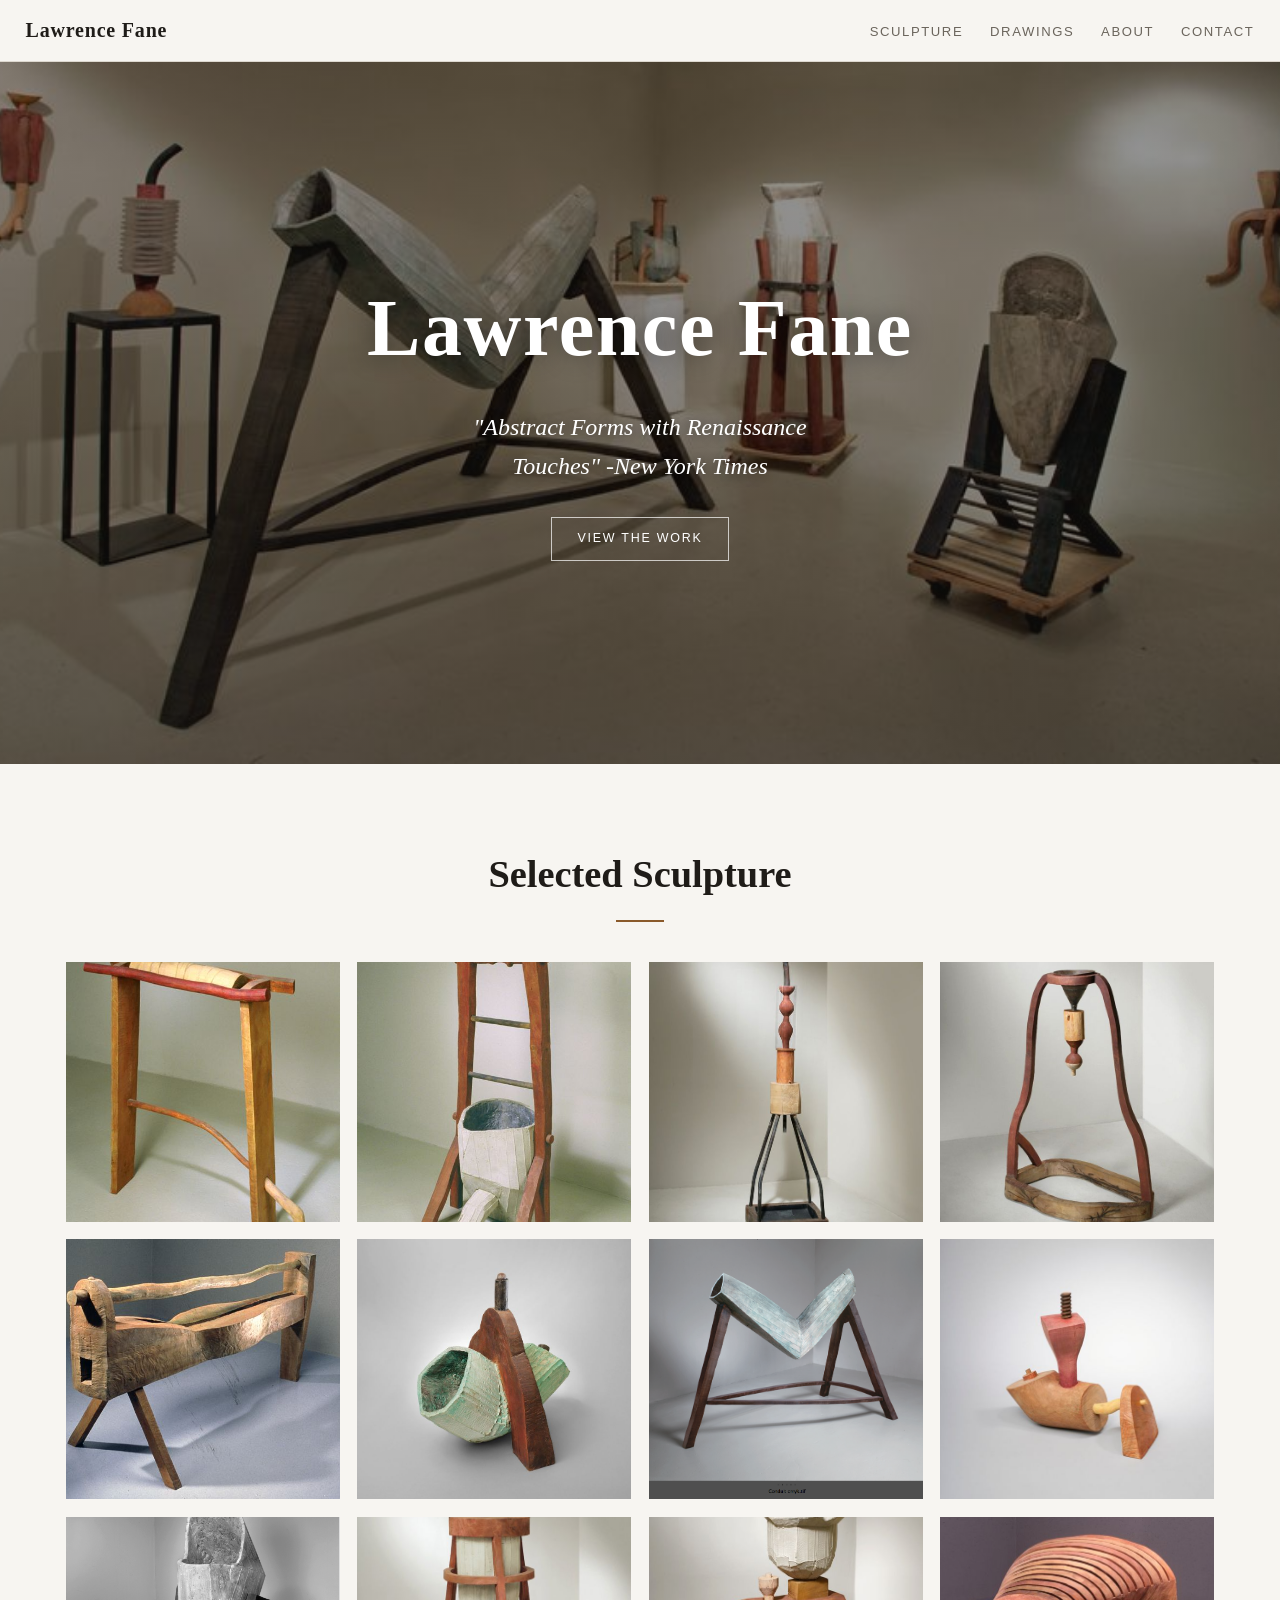
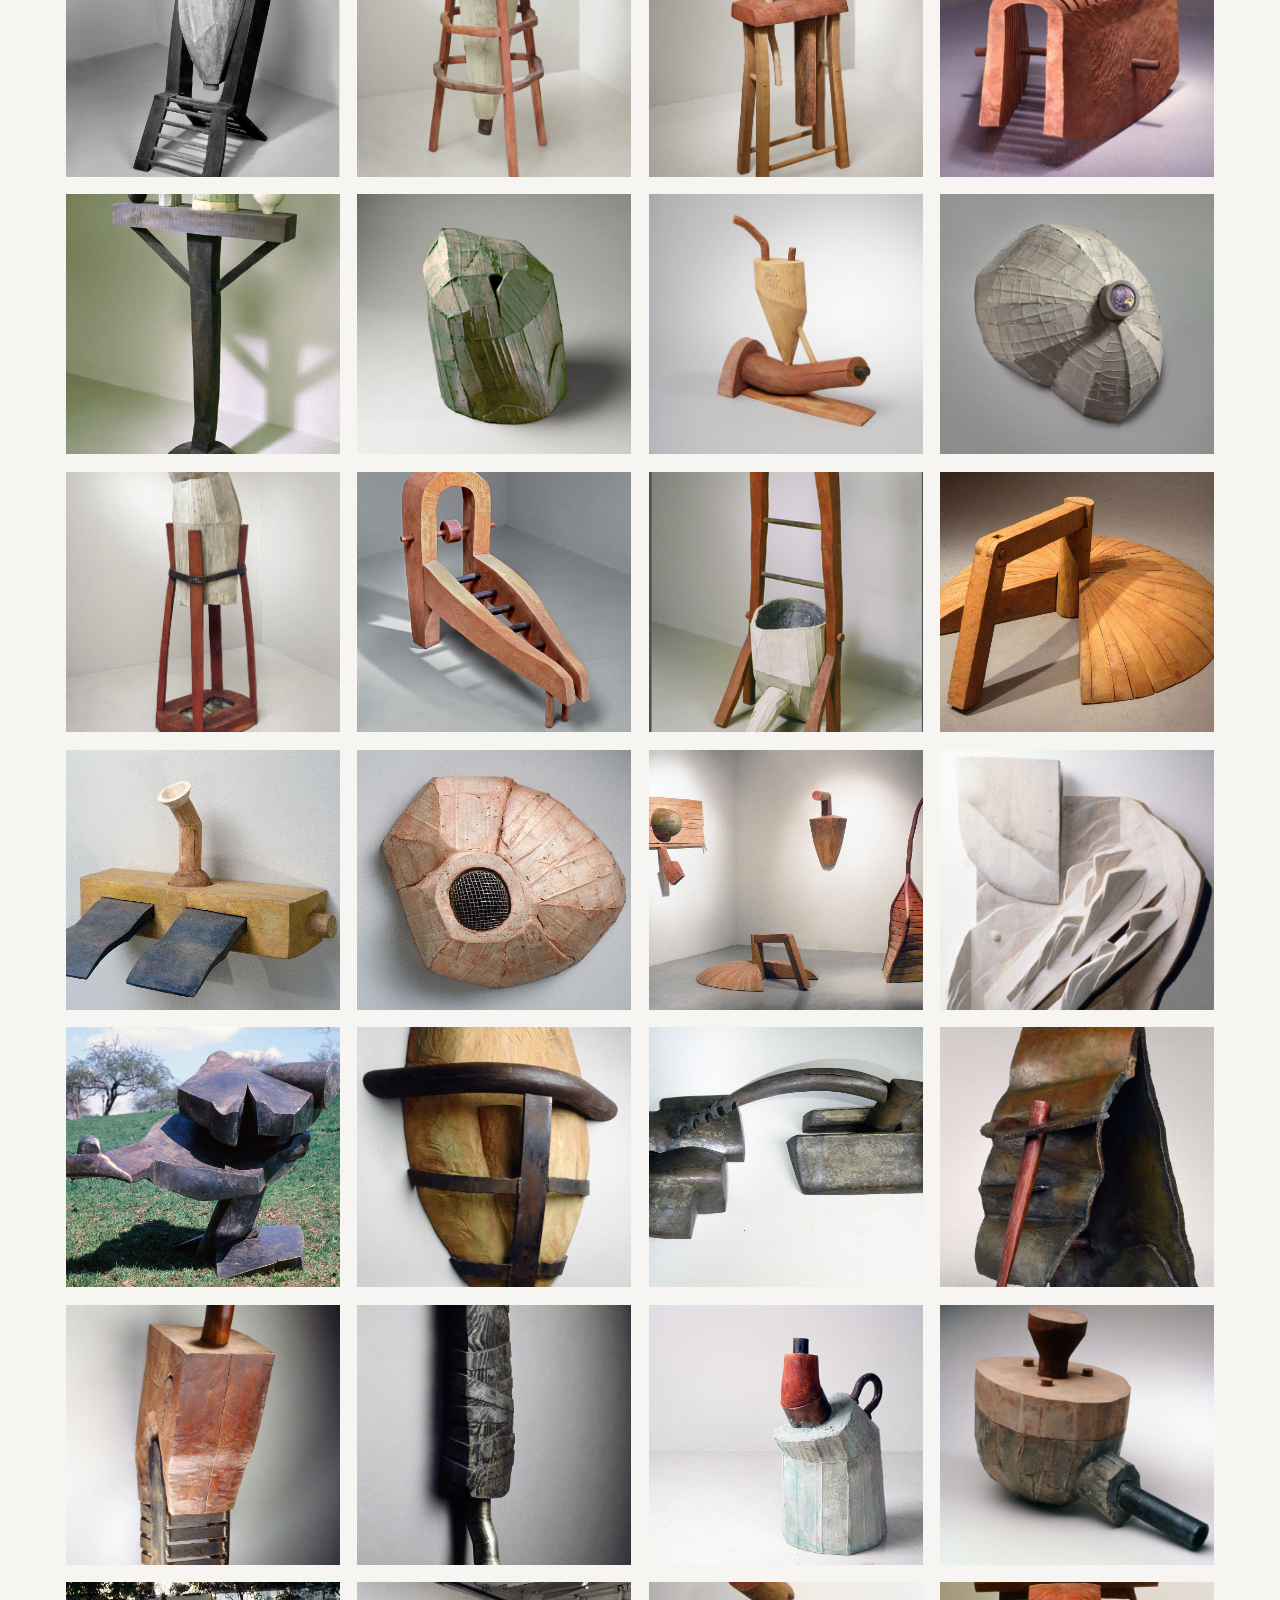
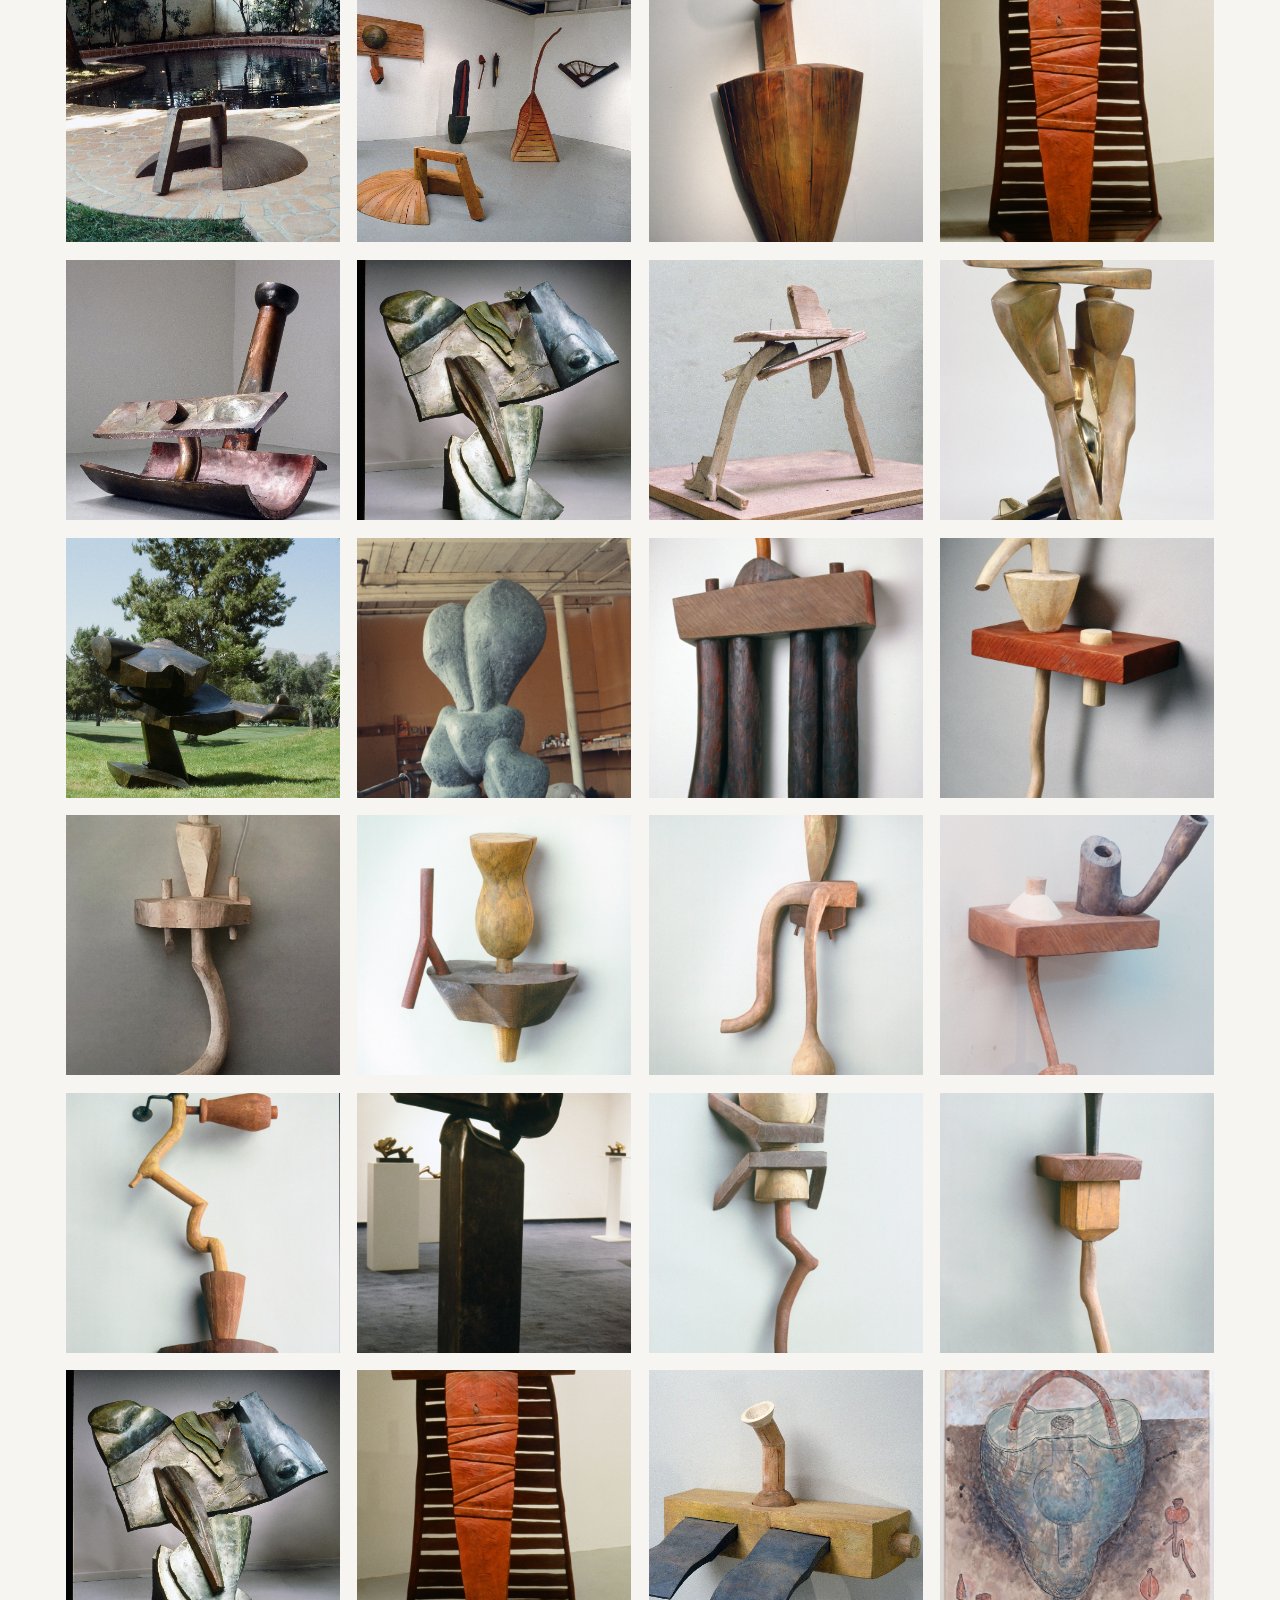
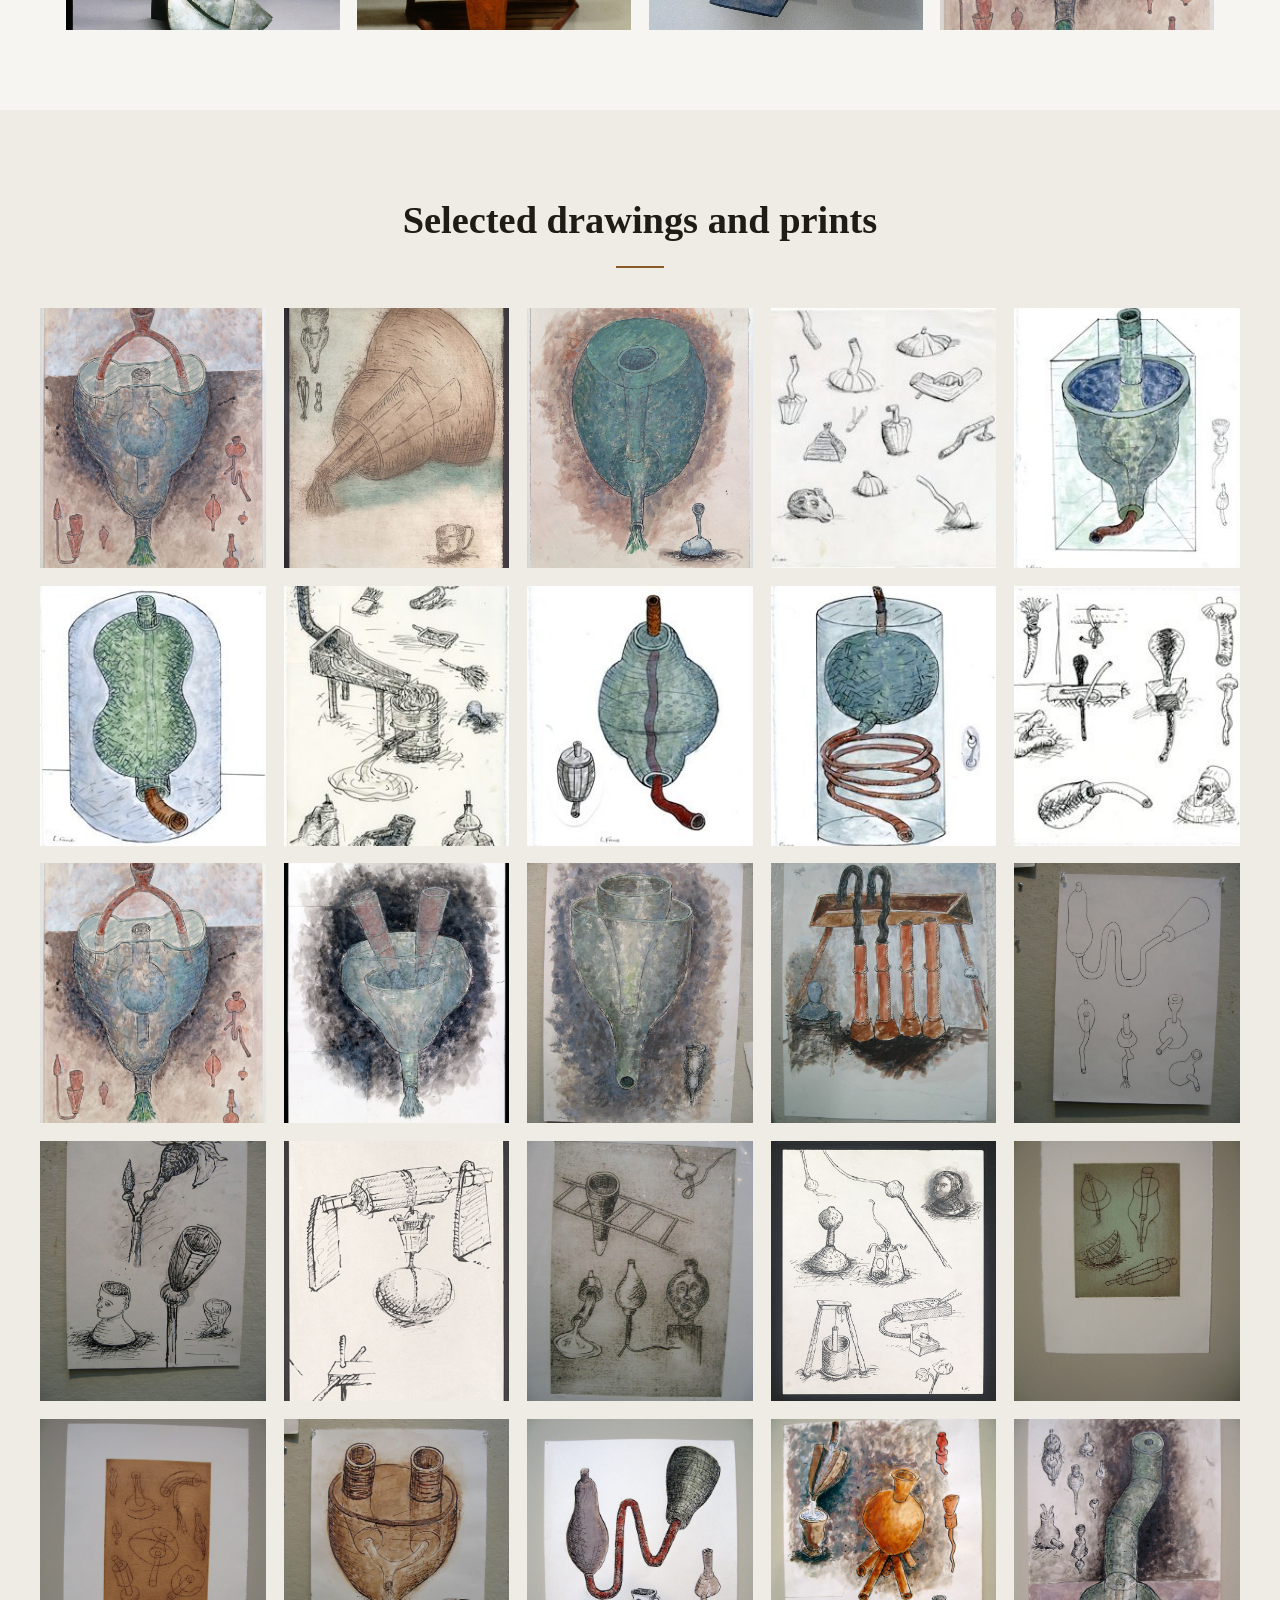
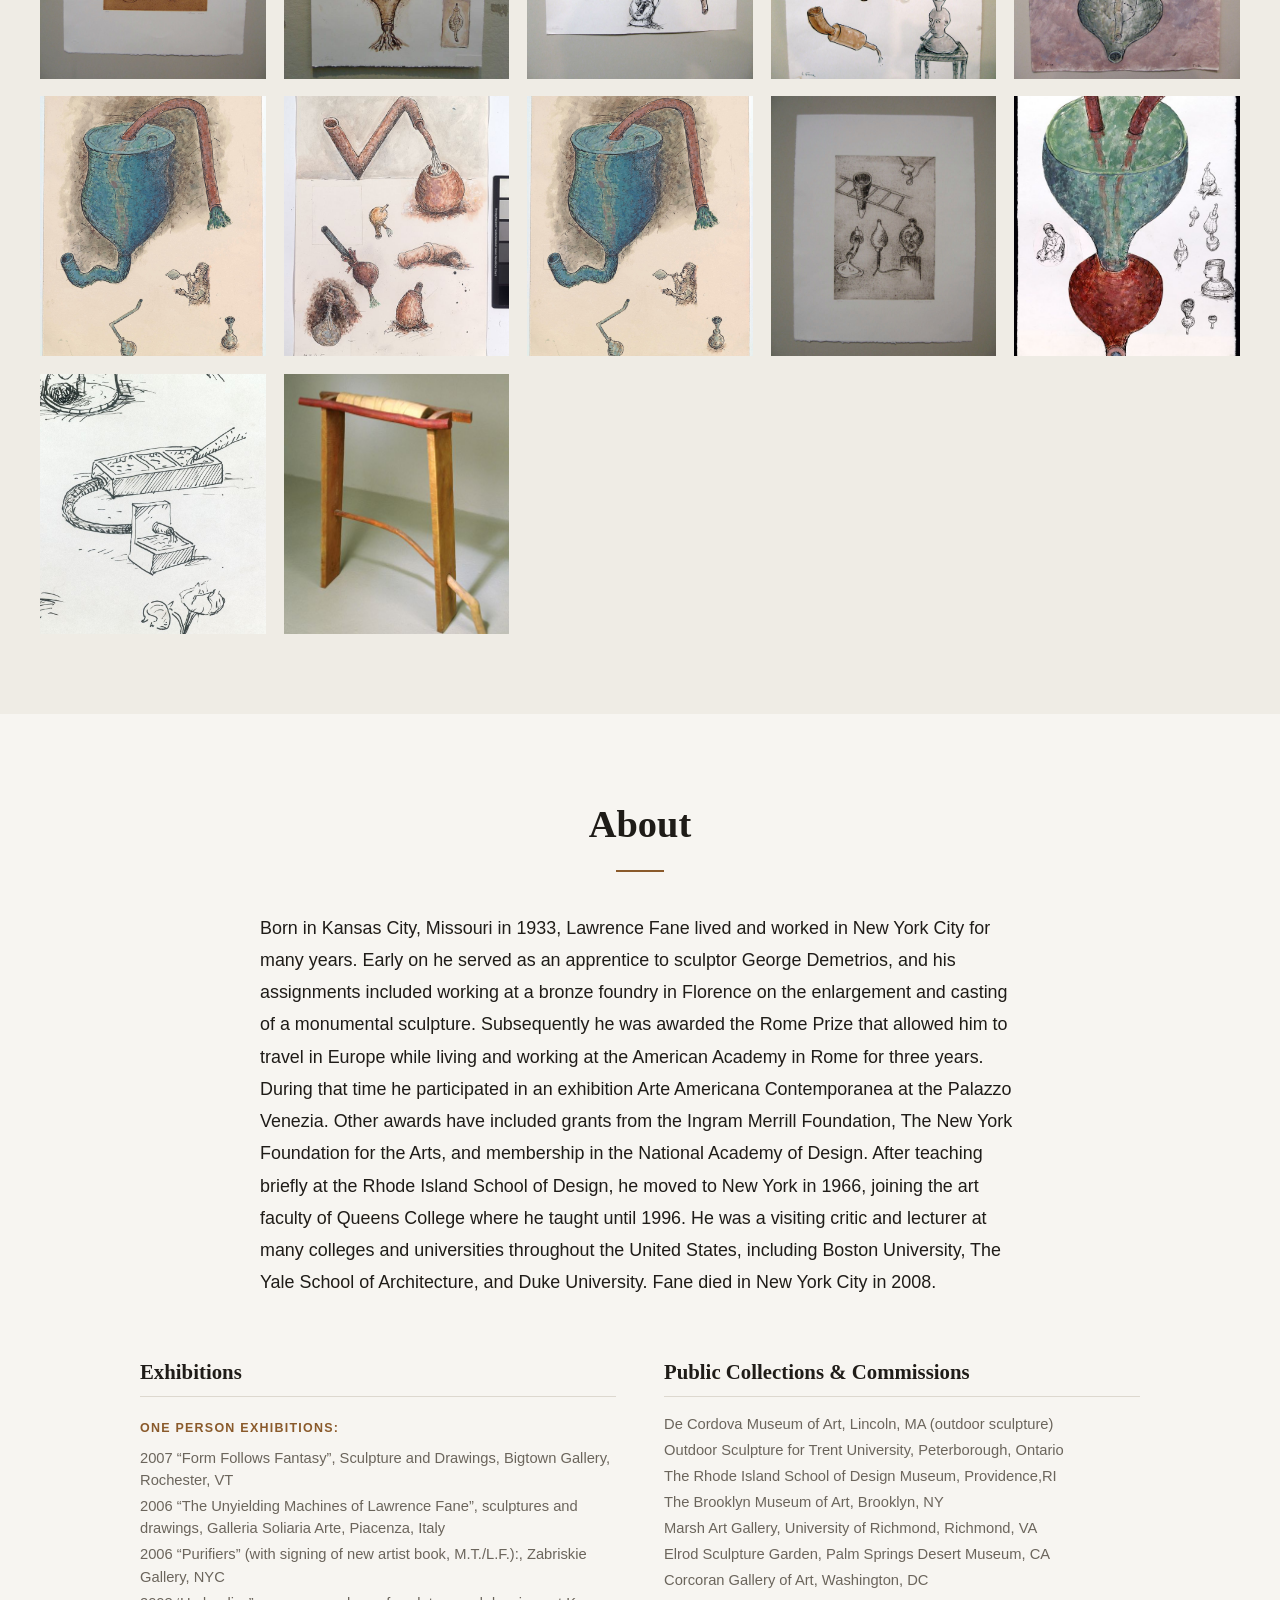
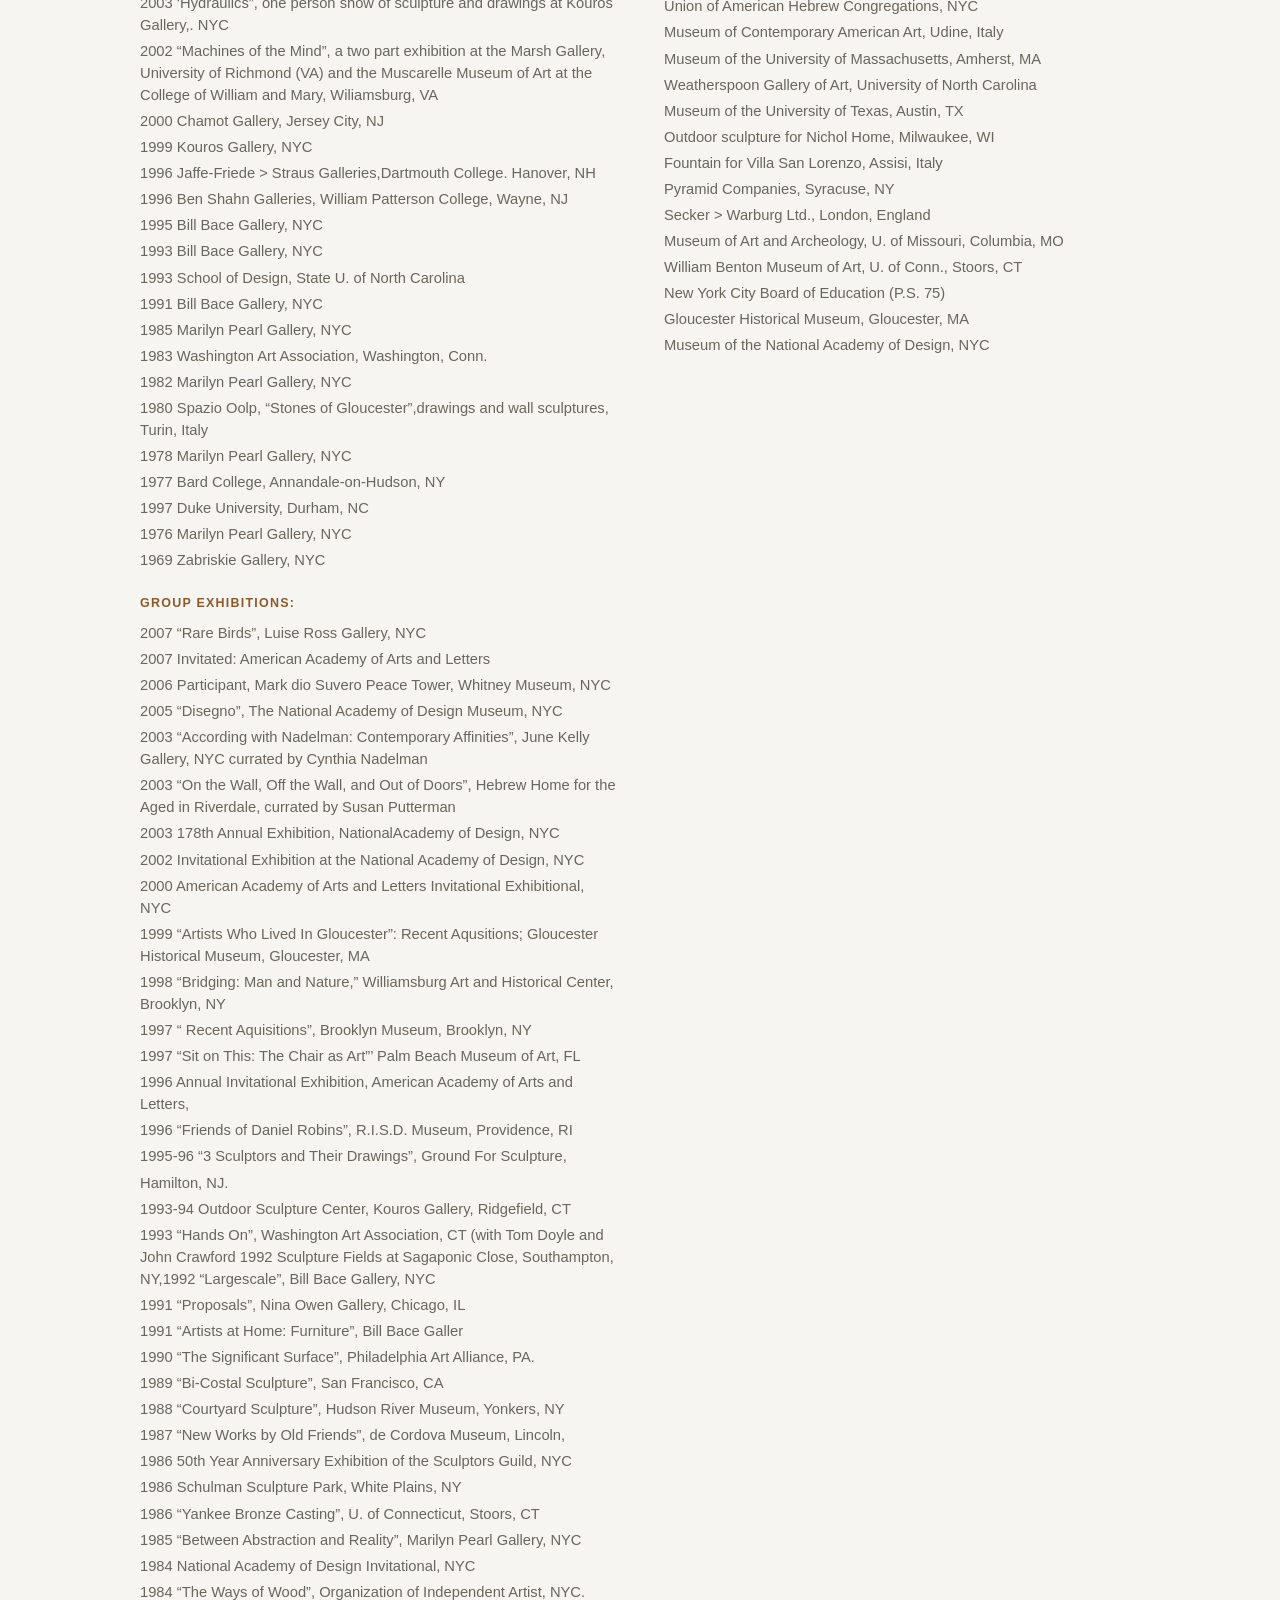
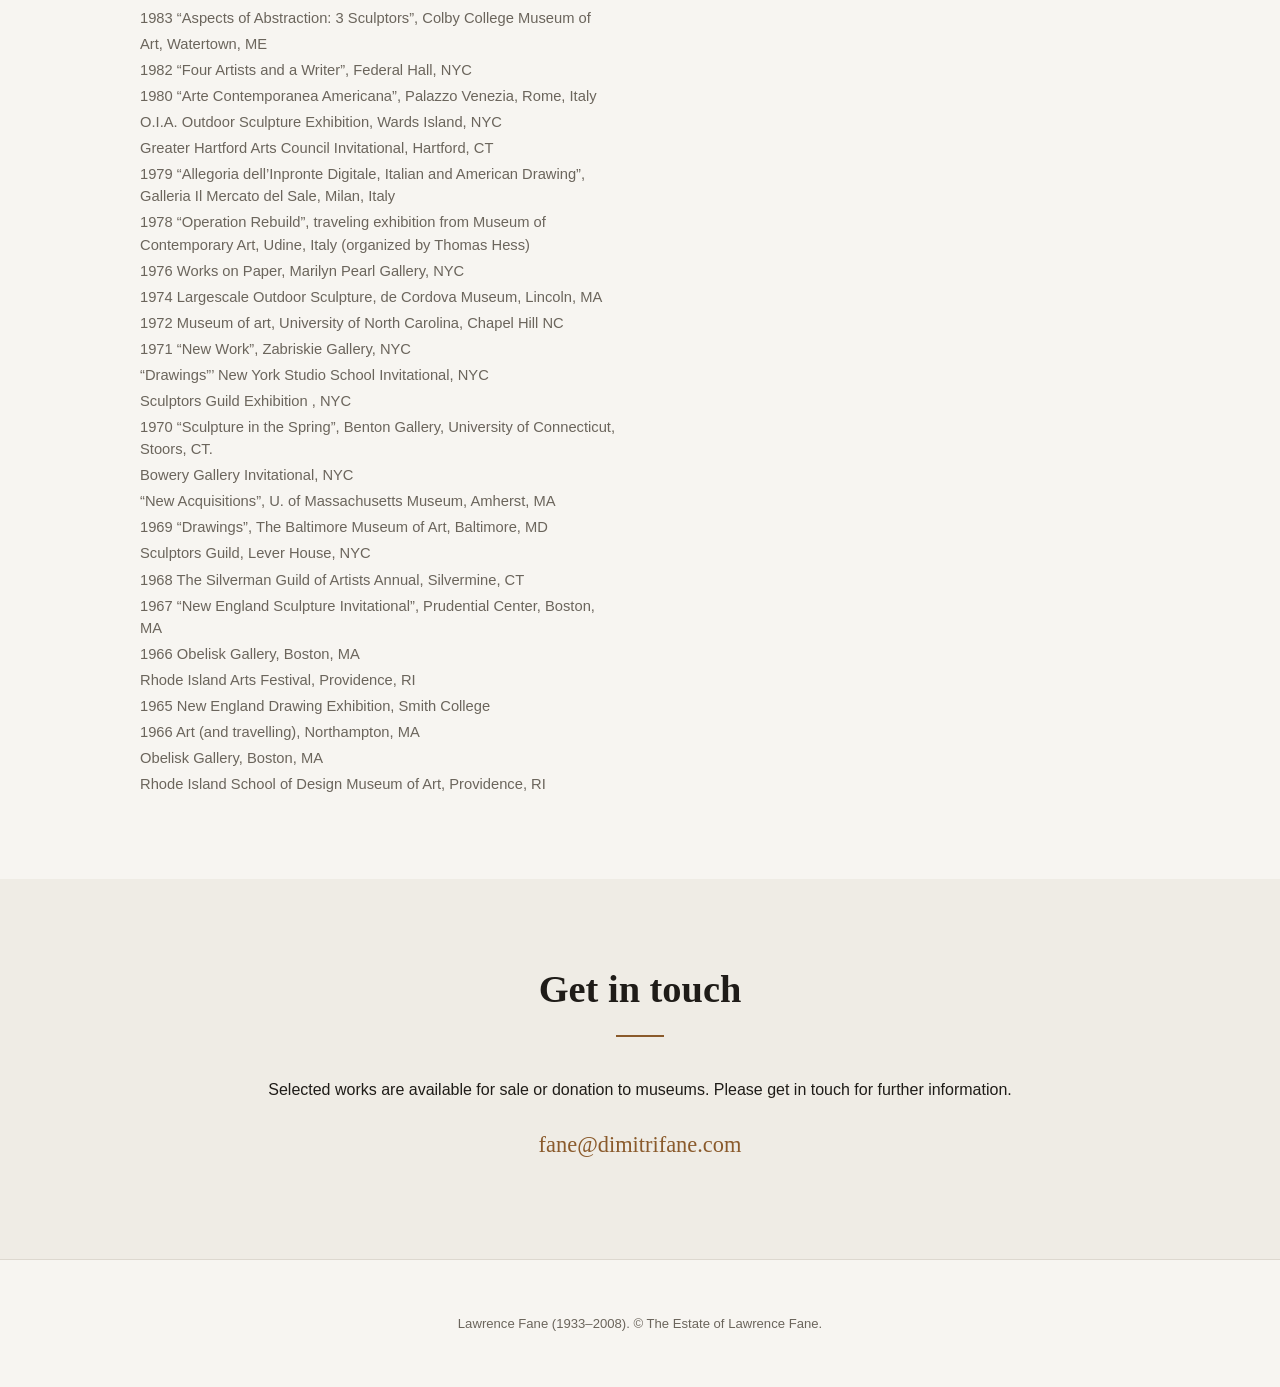
==== commit 6391bdf7: "Replace contact form with a direct email link The Get in touch section is now a simple mailto link t" ====
--- a/site/index.html
+++ b/site/index.html
@@ -521,15 +521,7 @@
       </div>
       <div class="prose contact">
         <p>Selected works are available for sale or donation to museums. Please get in touch for further information.</p>
-        <!-- This is a static site. To make the form deliver mail, replace the
-             action below with a form endpoint (e.g. Formspree) or wire up the
-             mailto fallback by editing the email in app.js. -->
-        <form class="contact-form" id="contact-form" action="#" method="post">
-          <label>Name <input type="text" name="name" required></label>
-          <label>Email <input type="email" name="email" required></label>
-          <label>Message <textarea name="message" rows="5" required></textarea></label>
-          <button type="submit">Send</button>
-        </form>
+        <p class="email-link"><a href="mailto:fane@dimitrifane.com">fane@dimitrifane.com</a></p>
       </div>
     </section>
   </main>
--- a/site/styles.css
+++ b/site/styles.css
@@ -113,25 +113,13 @@
 .entry{margin:.25rem 0;font-size:.92rem;color:var(--muted);line-height:1.5}
 
 /* Contact */
-.contact-form{display:flex;flex-direction:column;gap:1rem;margin-top:1.5rem}
-.contact-form label{
-  display:flex;flex-direction:column;gap:.35rem;
-  font-size:.78rem;text-transform:uppercase;letter-spacing:.1em;color:var(--muted);
+.contact{text-align:center}
+.email-link{margin-top:1.5rem}
+.email-link a{
+  font-family:var(--serif);font-size:1.4rem;color:var(--accent);
+  text-decoration:none;border-bottom:1px solid transparent;transition:border-color .2s;
 }
-.contact-form input,.contact-form textarea{
-  font-family:inherit;font-size:1rem;padding:.7rem .8rem;
-  border:1px solid var(--line);background:#fff;border-radius:2px;
-}
-.contact-form input:focus,.contact-form textarea:focus{
-  outline:none;border-color:var(--accent);
-}
-.contact-form button{
-  align-self:flex-start;cursor:pointer;
-  background:var(--ink);color:#fff;border:0;
-  padding:.8rem 2rem;text-transform:uppercase;letter-spacing:.12em;
-  font-size:.8rem;transition:background .2s;
-}
-.contact-form button:hover{background:var(--accent)}
+.email-link a:hover{border-bottom-color:var(--accent)}
 
 /* Footer */
 .site-footer{
